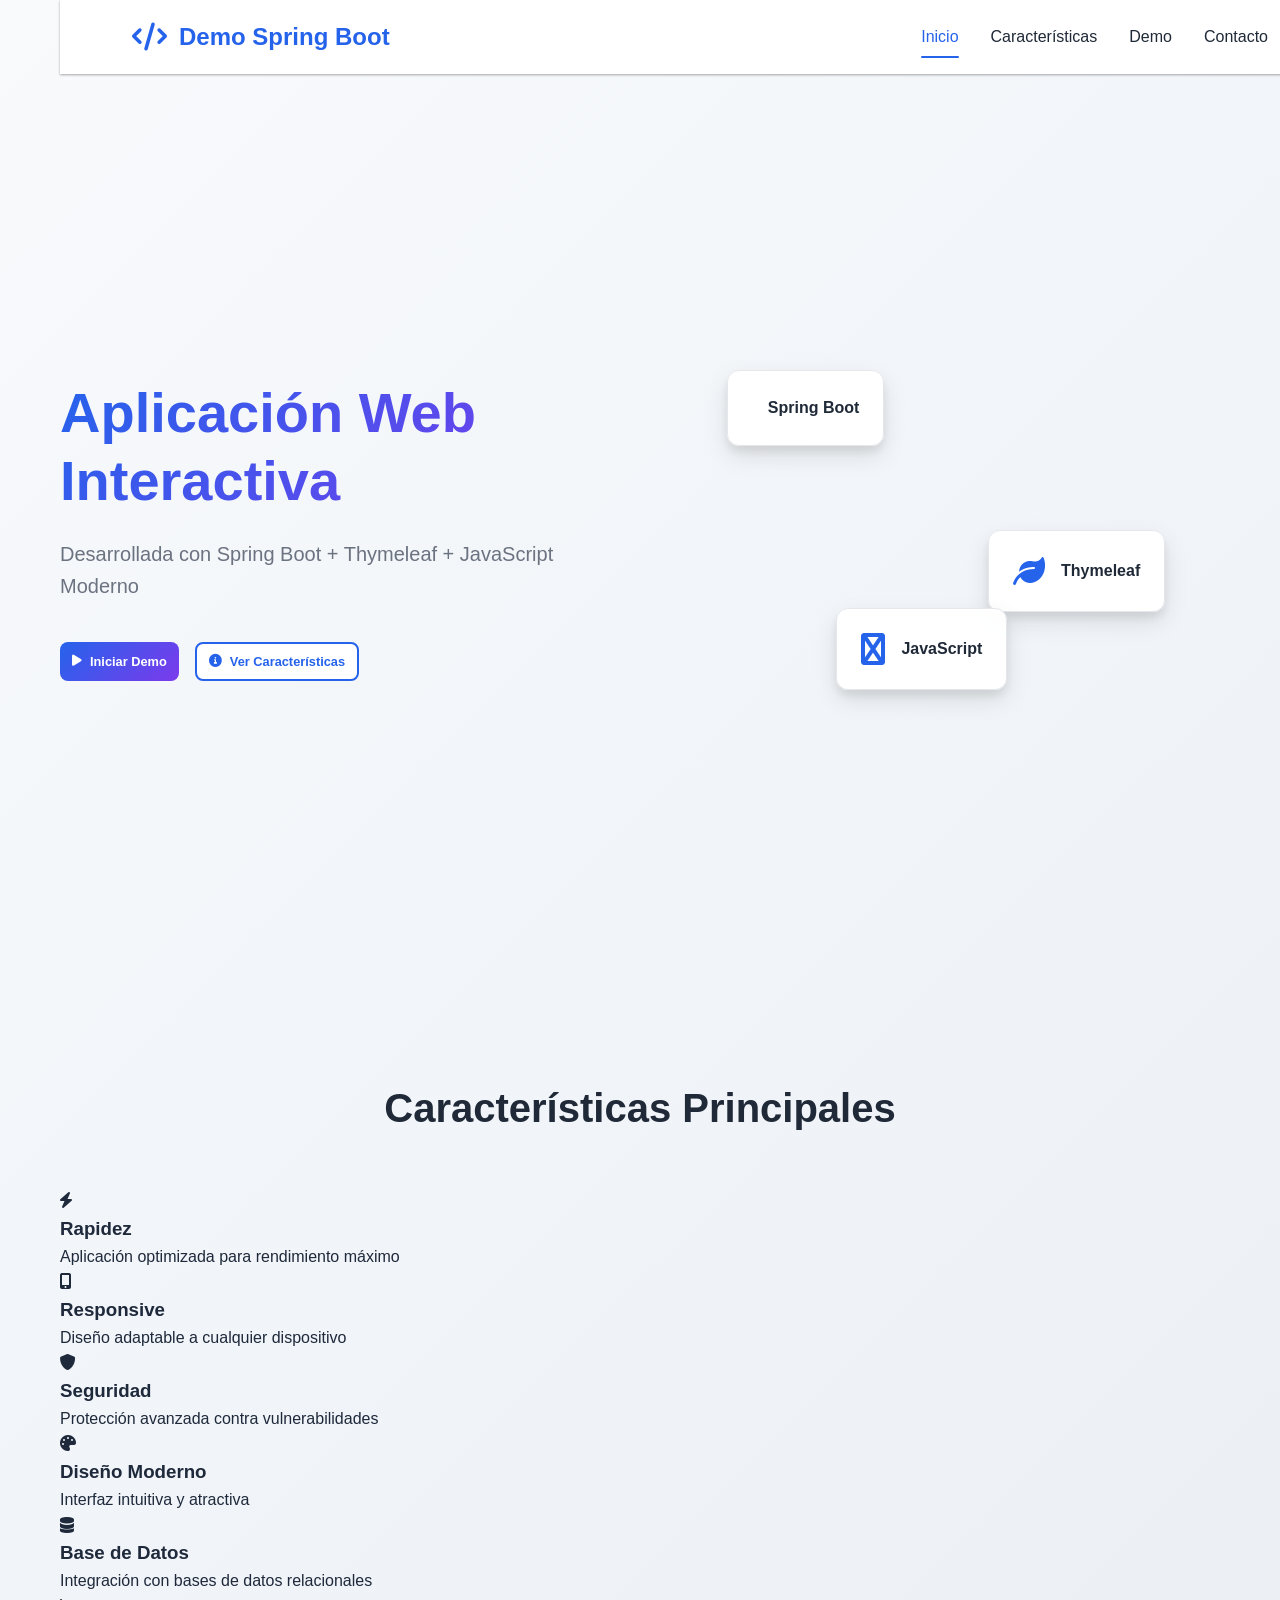
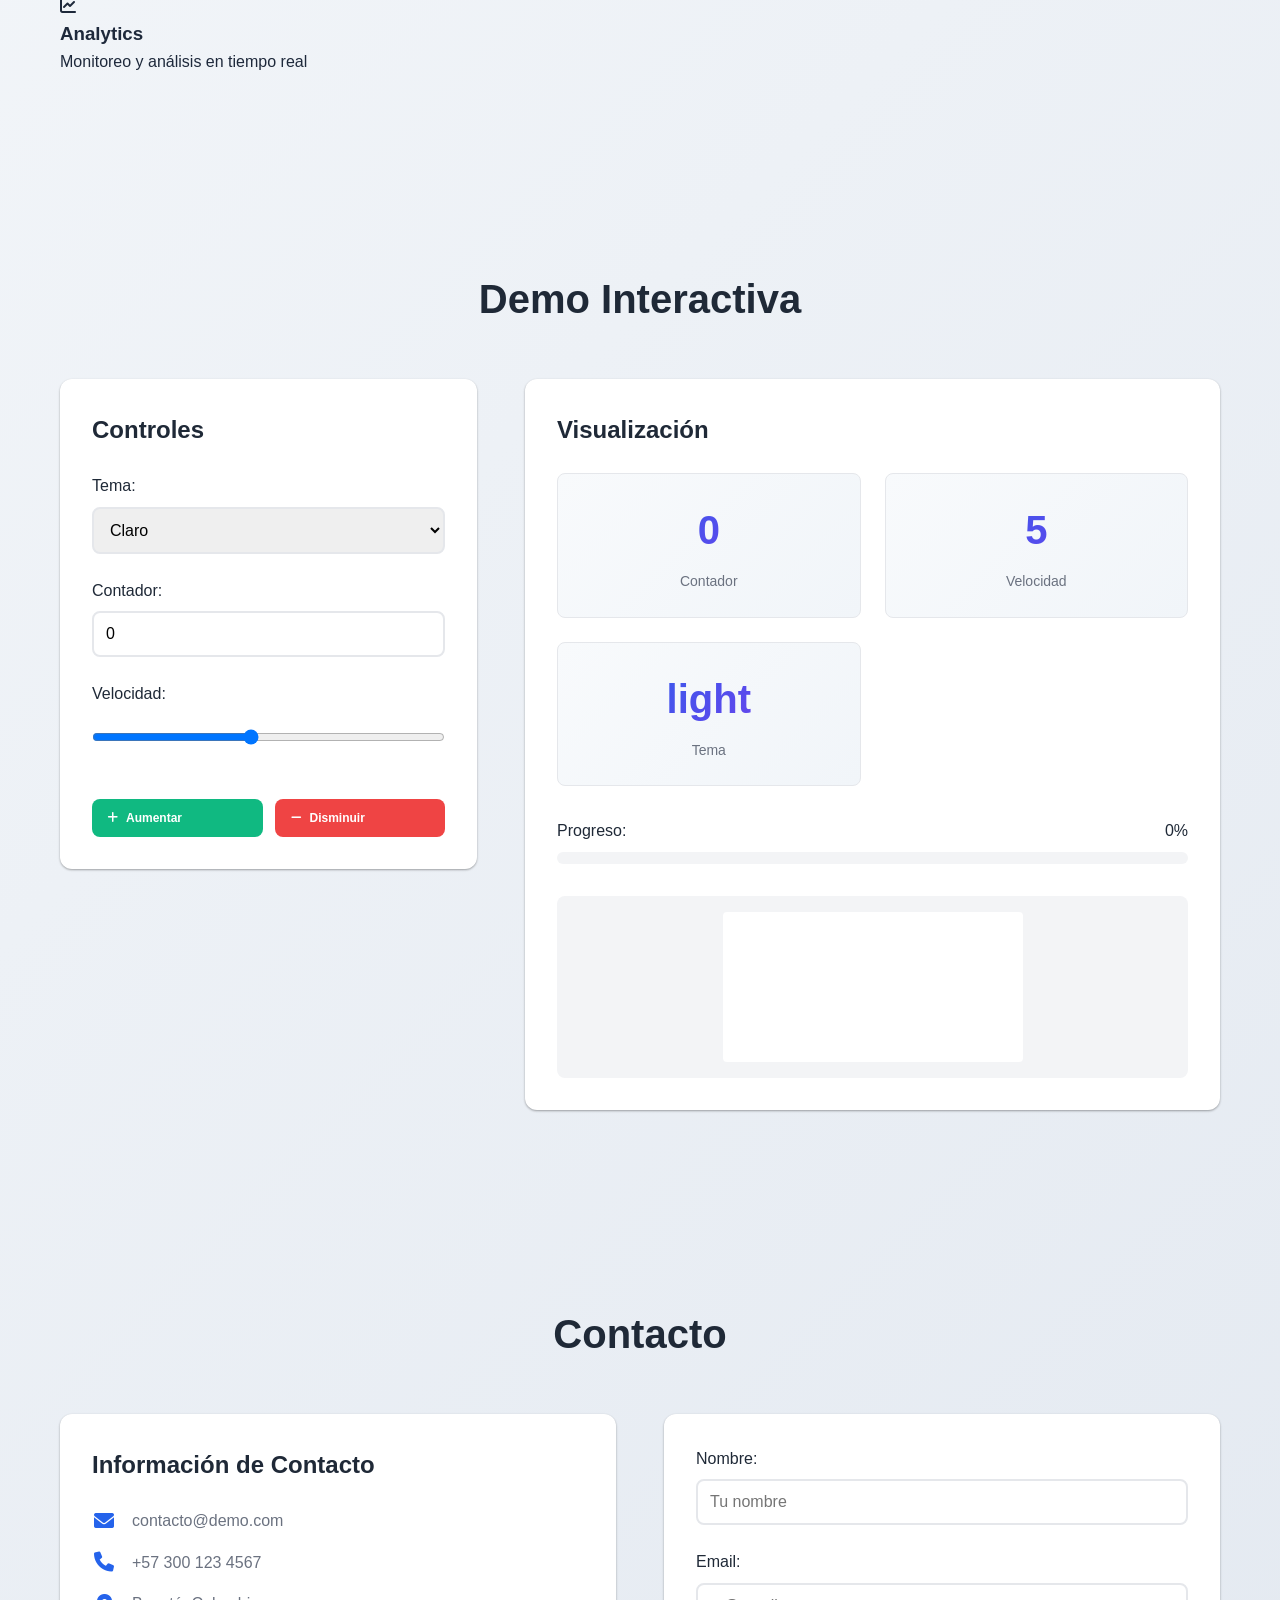
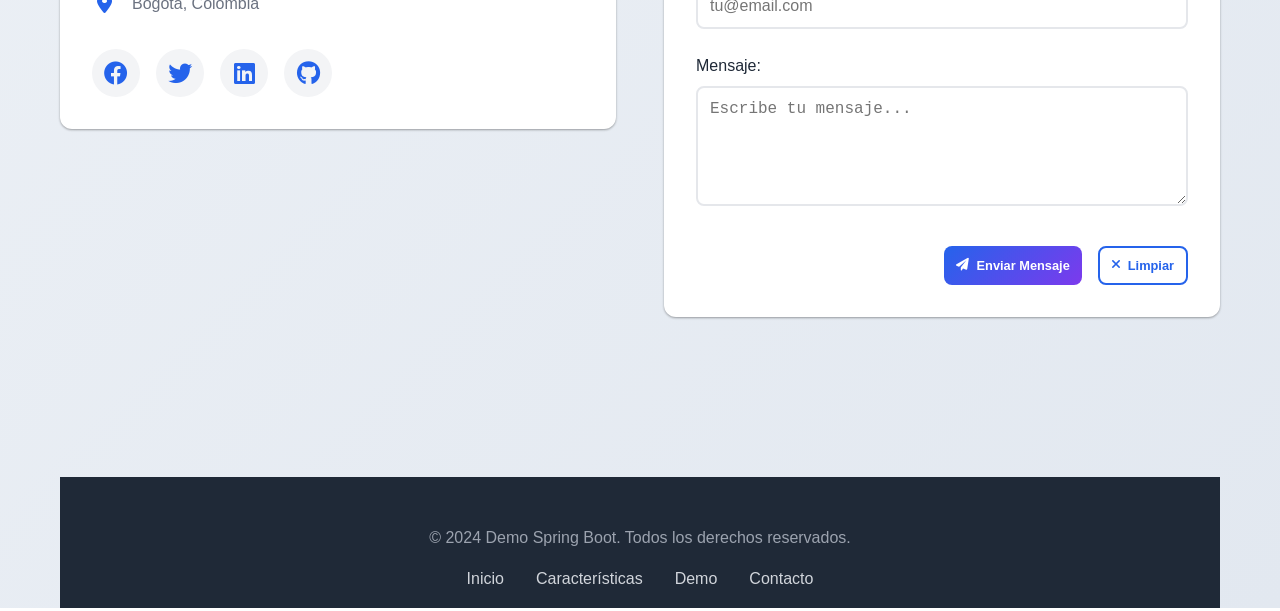
==== src/main/resources/static/index.html @ 81bcbe9a "Tu mensaje de commit" ====
<!DOCTYPE html>
<html lang="es">
<head>
    <meta charset="UTF-8">
    <meta name="viewport" content="width=device-width, initial-scale=1.0">
    <title>Demo Interactiva - Spring Boot + Thymeleaf</title>
    <link rel="stylesheet" href="styles.css">
    <link href="https://cdnjs.cloudflare.com/ajax/libs/font-awesome/6.0.0/css/all.min.css" rel="stylesheet">
</head>
<body>
    <div class="container">
        <!-- Header Fragment -->
        <header class="header">
            <div class="header-content">
                <h1 class="logo">
                    <i class="fas fa-code"></i>
                    Demo Spring Boot
                </h1>
                <nav class="nav">
                    <a href="#home" class="nav-link active">Inicio</a>
                    <a href="#features" class="nav-link">Características</a>
                    <a href="#demo" class="nav-link">Demo</a>
                    <a href="#contact" class="nav-link">Contacto</a>
                </nav>
            </div>
        </header>

        <main class="main">
            <section id="home" class="hero">
                <div class="hero-content">
                    <h2 class="hero-title">Aplicación Web Interactiva</h2>
                    <p class="hero-subtitle">Desarrollada con Spring Boot + Thymeleaf + JavaScript Moderno</p>
                    <div class="hero-buttons">
                        <button class="btn btn-primary" id="startDemo">
                            <i class="fas fa-play"></i>
                            Iniciar Demo
                        </button>
                        <button class="btn btn-secondary" id="showFeatures">
                            <i class="fas fa-info-circle"></i>
                            Ver Características
                        </button>
                    </div>
                </div>
                <div class="hero-visual">
                    <div class="floating-card card-1">
                        <i class="fas fa-spring"></i>
                        <span>Spring Boot</span>
                    </div>
                    <div class="floating-card card-2">
                        <i class="fas fa-leaf"></i>
                        <span>Thymeleaf</span>
                    </div>
                    <div class="floating-card card-3">
                        <i class="fas fa-js"></i>
                        <span>JavaScript</span>
                    </div>
                </div>
            </section>

            <!-- Features Fragment -->
            <section id="features" class="features">
                <h2 class="section-title">Características Principales</h2>
                <div class="features-grid">
                    <div class="feature-card" data-feature="1">
                        <div class="feature-icon">
                            <i class="fas fa-bolt"></i>
                        </div>
                        <h3>Rapidez</h3>
                        <p>Aplicación optimizada para rendimiento máximo</p>
                    </div>
                    <div class="feature-card" data-feature="2">
                        <div class="feature-icon">
                            <i class="fas fa-mobile-alt"></i>
                        </div>
                        <h3>Responsive</h3>
                        <p>Diseño adaptable a cualquier dispositivo</p>
                    </div>
                    <div class="feature-card" data-feature="3">
                        <div class="feature-icon">
                            <i class="fas fa-shield-alt"></i>
                        </div>
                        <h3>Seguridad</h3>
                        <p>Protección avanzada contra vulnerabilidades</p>
                    </div>
                    <div class="feature-card" data-feature="4">
                        <div class="feature-icon">
                            <i class="fas fa-palette"></i>
                        </div>
                        <h3>Diseño Moderno</h3>
                        <p>Interfaz intuitiva y atractiva</p>
                    </div>
                    <div class="feature-card" data-feature="5">
                        <div class="feature-icon">
                            <i class="fas fa-database"></i>
                        </div>
                        <h3>Base de Datos</h3>
                        <p>Integración con bases de datos relacionales</p>
                    </div>
                    <div class="feature-card" data-feature="6">
                        <div class="feature-icon">
                            <i class="fas fa-chart-line"></i>
                        </div>
                        <h3>Analytics</h3>
                        <p>Monitoreo y análisis en tiempo real</p>
                    </div>
                </div>
            </section>

            <section id="demo" class="demo">
                <h2 class="section-title">Demo Interactiva</h2>
                <div class="demo-container">
                    <div class="control-panel">
                        <h3>Controles</h3>
                        <div class="control-group">
                            <label for="themeSelect">Tema:</label>
                            <select id="themeSelect" class="form-control">
                                <option value="light">Claro</option>
                                <option value="dark">Oscuro</option>
                                <option value="blue">Azul</option>
                                <option value="green">Verde</option>
                            </select>
                        </div>
                        <div class="control-group">
                            <label for="countInput">Contador:</label>
                            <input type="number" id="countInput" class="form-control" value="0" min="0" max="100">
                        </div>
                        <div class="control-group">
                            <label for="speedRange">Velocidad:</label>
                            <input type="range" id="speedRange" class="form-control" min="1" max="10" value="5">
                        </div>
                        <div class="control-buttons">
                            <button class="btn btn-success" id="incrementBtn">
                                <i class="fas fa-plus"></i>
                                Aumentar
                            </button>
                            <button class="btn btn-danger" id="decrementBtn">
                                <i class="fas fa-minus"></i>
                                Disminuir
                            </button>
                        </div>
                    </div>
                    <div class="display-panel">
                        <h3>Visualización</h3>
                        <div class="stats-grid">
                            <div class="stat-card">
                                <div class="stat-number" id="countDisplay">0</div>
                                <div class="stat-label">Contador</div>
                            </div>
                            <div class="stat-card">
                                <div class="stat-number" id="speedDisplay">5</div>
                                <div class="stat-label">Velocidad</div>
                            </div>
                            <div class="stat-card">
                                <div class="stat-number" id="themeDisplay">light</div>
                                <div class="stat-label">Tema</div>
                            </div>
                        </div>
                        <div class="progress-section">
                            <div class="progress-label">
                                <span>Progreso:</span>
                                <span id="progressPercent">0%</span>
                            </div>
                            <div class="progress-bar">
                                <div class="progress-fill" id="progressFill"></div>
                            </div>
                        </div>
                        <div class="canvas-container">
                            <canvas id="demoCanvas"></canvas>
                        </div>
                    </div>
                </div>
            </section>

            <section id="contact" class="contact">
                <h2 class="section-title">Contacto</h2>
                <div class="contact-container">
                    <div class="contact-info">
                        <h3>Información de Contacto</h3>
                        <div class="contact-item">
                            <i class="fas fa-envelope"></i>
                            <span>contacto@demo.com</span>
                        </div>
                        <div class="contact-item">
                            <i class="fas fa-phone"></i>
                            <span>+57 300 123 4567</span>
                        </div>
                        <div class="contact-item">
                            <i class="fas fa-map-marker-alt"></i>
                            <span>Bogotá, Colombia</span>
                        </div>
                        <div class="social-links">
                            <a href="#" class="social-link" aria-label="Facebook">
                                <i class="fab fa-facebook"></i>
                            </a>
                            <a href="#" class="social-link" aria-label="Twitter">
                                <i class="fab fa-twitter"></i>
                            </a>
                            <a href="#" class="social-link" aria-label="LinkedIn">
                                <i class="fab fa-linkedin"></i>
                            </a>
                            <a href="#" class="social-link" aria-label="GitHub">
                                <i class="fab fa-github"></i>
                            </a>
                        </div>
                    </div>
                    <form class="contact-form" id="contactForm">
                        <div class="form-group">
                            <label for="name">Nombre:</label>
                            <input type="text" id="name" class="form-control" required placeholder="Tu nombre">
                        </div>
                        <div class="form-group">
                            <label for="email">Email:</label>
                            <input type="email" id="email" class="form-control" required placeholder="tu@email.com">
                        </div>
                        <div class="form-group">
                            <label for="message">Mensaje:</label>
                            <textarea id="message" class="form-control" rows="5" required placeholder="Escribe tu mensaje..."></textarea>
                        </div>
                        <div class="form-actions">
                            <button type="submit" class="btn btn-primary">
                                <i class="fas fa-paper-plane"></i>
                                Enviar Mensaje
                            </button>
                            <button type="reset" class="btn btn-secondary">
                                <i class="fas fa-times"></i>
                                Limpiar
                            </button>
                        </div>
                    </form>
                </div>
            </section>
        </main>

        <!-- Footer Fragment -->
        <footer class="footer">
            <div class="footer-content">
                <p>&copy; 2024 Demo Spring Boot. Todos los derechos reservados.</p>
                <div class="footer-links">
                    <a href="#home">Inicio</a>
                    <a href="#features">Características</a>
                    <a href="#demo">Demo</a>
                    <a href="#contact">Contacto</a>
                </div>
            </div>
        </footer>
    </div>

    <div class="toast" id="toast">
        <i class="fas fa-check-circle"></i>
        <span id="toastMessage">Operación exitosa!</span>
    </div>

    <script src="script.js"></script>
</body>
</html>
---- src/main/resources/static/styles.css ----
/* Estilos Base */
* {
    margin: 0;
    padding: 0;
    box-sizing: border-box;
}

:root {
    --primary-color: #2563eb;
    --primary-dark: #1d4ed8;
    --secondary-color: #7c3aed;
    --success-color: #10b981;
    --danger-color: #ef4444;
    --warning-color: #f59e0b;
    --info-color: #3b82f6;
    --dark-color: #1f2937;
    --light-color: #f3f4f6;
    --gray-color: #6b7280;
    --border-color: #e5e7eb;
    --shadow: 0 1px 3px rgba(0, 0, 0, 0.12), 0 1px 2px rgba(0, 0, 0, 0.24);
    --shadow-lg: 0 10px 25px rgba(0, 0, 0, 0.1), 0 6px 10px rgba(0, 0, 0, 0.08);
    --transition: all 0.3s cubic-bezier(0.4, 0, 0.2, 1);
    --wiki-bg: linear-gradient(135deg, #f8fafc 0%, #e2e8f0 100%);
    --card-bg: #ffffff;
    --text-primary: #1e293b;
    --text-secondary: #64748b;
}

/* Dark mode specific styles */
[data-theme="dark"] body {
    color: var(--light-color);
}

[data-theme="dark"] .header {
    background: rgba(31, 41, 55, 0.95);
}

[data-theme="dark"] .control-panel {
    background: #1f2937;
}

[data-theme="dark"] .display-panel {
    background: #1f2937;
}

[data-theme="dark"] .stat-card {
    background: linear-gradient(135deg, #374151, #1f2937);
    border-color: #4b5563;
}

[data-theme="dark"] .form-control {
    background: #374151;
    color: var(--light-color);
    border-color: #4b5563;
}

[data-theme="dark"] .form-control:focus {
    border-color: var(--primary-color);
    box-shadow: 0 0 0 3px rgba(129, 140, 248, 0.2);
}

body {
    font-family: 'Segoe UI', Tahoma, Geneva, Verdana, sans-serif;
    line-height: 1.6;
    color: var(--text-primary);
    background: var(--wiki-bg);
    min-height: 100vh;
}

/* Container */
.container {
    max-width: 1200px;
    margin: 0 auto;
    padding: 0 20px;
}

/* Header */
.header {
    background: rgba(255, 255, 255, 0.95);
    backdrop-filter: blur(10px);
    box-shadow: var(--shadow);
    position: fixed;
    width: 100%;
    z-index: 1000;
    transition: var(--transition);
}

.header-content {
    display: flex;
    justify-content: space-between;
    align-items: center;
    padding: 1rem 2rem;
    max-width: 1200px;
    margin: 0 auto;
}

.logo {
    display: flex;
    align-items: center;
    gap: 0.75rem;
    font-size: 1.5rem;
    font-weight: 700;
    color: var(--primary-color);
}

.logo i {
    font-size: 1.75rem;
}

.nav {
    display: flex;
    gap: 2rem;
}

.nav-link {
    color: var(--dark-color);
    text-decoration: none;
    font-weight: 500;
    transition: var(--transition);
    padding: 0.5rem 0;
    position: relative;
}

.nav-link:hover,
.nav-link.active {
    color: var(--primary-color);
}

.nav-link.active::after {
    content: '';
    position: absolute;
    bottom: 0;
    left: 0;
    right: 0;
    height: 2px;
    background: var(--primary-color);
    border-radius: 2px;
}

/* Main Content */
.main {
    padding-top: 80px;
}

/* Hero Section */
.hero {
    min-height: 100vh;
    display: grid;
    grid-template-columns: 1fr 1fr;
    gap: 4rem;
    align-items: center;
    padding: 4rem 0;
}

.hero-content {
    animation: fadeInLeft 0.8s ease-out;
}

.hero-title {
    font-size: 3.5rem;
    font-weight: 700;
    line-height: 1.2;
    margin-bottom: 1.5rem;
    background: linear-gradient(135deg, var(--primary-color), var(--secondary-color));
    -webkit-background-clip: text;
    -webkit-text-fill-color: transparent;
    background-clip: text;
}

.hero-subtitle {
    font-size: 1.25rem;
    color: var(--gray-color);
    margin-bottom: 2.5rem;
    max-width: 500px;
}

.hero-buttons {
    display: flex;
    gap: 1rem;
    flex-wrap: wrap;
}

.hero-visual {
    position: relative;
    height: 400px;
    animation: fadeInRight 0.8s ease-out;
}

.floating-card {
    position: absolute;
    background: rgba(255, 255, 255, 0.95);
    backdrop-filter: blur(10px);
    border-radius: 12px;
    padding: 1.5rem;
    box-shadow: var(--shadow-lg);
    display: flex;
    align-items: center;
    gap: 1rem;
    border: 1px solid var(--border-color);
    animation: float 3s ease-in-out infinite;
}

.floating-card i {
    font-size: 2rem;
    color: var(--primary-color);
}

.floating-card span {
    font-weight: 600;
    color: var(--dark-color);
}

.card-1 {
    top: 10%;
    left: 10%;
    animation-delay: 0s;
}

.card-2 {
    top: 50%;
    right: 10%;
    animation-delay: 1s;
}

.card-3 {
    bottom: 10%;
    left: 30%;
    animation-delay: 2s;
}

/* Buttons */
.btn {
    padding: 0.875rem 2rem;
    border: none;
    border-radius: 8px;
    font-size: 1rem;
    font-weight: 600;
    cursor: pointer;
    transition: var(--transition);
    display: inline-flex;
    align-items: center;
    gap: 0.5rem;
    text-decoration: none;
    position: relative;
    overflow: hidden;
}

.btn::before {
    content: '';
    position: absolute;
    top: 50%;
    left: 50%;
    width: 0;
    height: 0;
    border-radius: 50%;
    background: rgba(255, 255, 255, 0.3);
    transform: translate(-50%, -50%);
    transition: width 0.6s, height 0.6s;
}

.btn:hover::before {
    width: 300px;
    height: 300px;
}

.btn-primary {
    background: linear-gradient(135deg, var(--primary-color), var(--secondary-color));
    color: white;
}

.btn-primary:hover {
    transform: translateY(-2px);
    box-shadow: 0 10px 20px rgba(99, 102, 241, 0.3);
}

.btn-secondary {
    background: white;
    color: var(--primary-color);
    border: 2px solid var(--primary-color);
}

.btn-secondary:hover {
    background: var(--primary-color);
    color: white;
    transform: translateY(-2px);
}

.btn-success {
    background: var(--success-color);
    color: white;
}

.btn-success:hover {
    background: #059669;
    transform: translateY(-2px);
}

.btn-danger {
    background: var(--danger-color);
    color: white;
}

.btn-danger:hover {
    background: #dc2626;
    transform: translateY(-2px);
}

/* Section Styles */
section {
    padding: 6rem 0;
}

.section-title {
    text-align: center;
    font-size: 2.5rem;
    font-weight: 700;
    margin-bottom: 3rem;
    color: var(--dark-color);
}

/* Sections Grid */
.sections-grid {
    display: grid;
    grid-template-columns: repeat(auto-fit, minmax(300px, 1fr));
    gap: 2rem;
}

.section-card {
    background: var(--card-bg);
    border-radius: 12px;
    padding: 2rem;
    text-align: center;
    box-shadow: var(--shadow);
    transition: var(--transition);
    cursor: pointer;
    border: 1px solid var(--border-color);
    position: relative;
    overflow: hidden;
}

.section-card::before {
    content: '';
    position: absolute;
    top: 0;
    left: 0;
    right: 0;
    height: 4px;
    background: linear-gradient(135deg, var(--primary-color), var(--secondary-color));
    transform: scaleX(0);
    transition: var(--transition);
}

.section-card:hover::before {
    transform: scaleX(1);
}

.section-card:hover {
    transform: translateY(-5px);
    box-shadow: var(--shadow-lg);
    border-color: var(--primary-color);
}

.section-icon {
    width: 80px;
    height: 80px;
    margin: 0 auto 1.5rem;
    background: linear-gradient(135deg, var(--primary-color), var(--secondary-color));
    border-radius: 50%;
    display: flex;
    align-items: center;
    justify-content: center;
    transition: var(--transition);
}

.section-card:hover .section-icon {
    transform: scale(1.1) rotate(5deg);
}

.section-icon i {
    font-size: 2.5rem;
    color: white;
}

.section-card h3 {
    font-size: 1.5rem;
    font-weight: 600;
    margin-bottom: 1rem;
    color: var(--text-primary);
}

.section-card p {
    color: var(--text-secondary);
    line-height: 1.7;
    margin-bottom: 1.5rem;
}

.section-meta {
    display: flex;
    justify-content: center;
    align-items: center;
    gap: 0.5rem;
    color: var(--text-secondary);
    font-size: 0.9rem;
}

/* Documentation Section */
.docs-container {
    display: grid;
    grid-template-columns: repeat(auto-fit, minmax(300px, 1fr));
    gap: 2rem;
    max-width: 1200px;
    margin: 0 auto;
}

.doc-card {
    background: var(--card-bg);
    border-radius: 12px;
    padding: 2.5rem;
    box-shadow: var(--shadow);
    transition: var(--transition);
    border: 1px solid var(--border-color);
    text-align: center;
}

.doc-card:hover {
    transform: translateY(-5px);
    box-shadow: var(--shadow-lg);
    border-color: var(--primary-color);
}

.doc-icon {
    width: 100px;
    height: 100px;
    margin: 0 auto 2rem;
    background: linear-gradient(135deg, var(--primary-color), var(--secondary-color));
    border-radius: 50%;
    display: flex;
    align-items: center;
    justify-content: center;
    transition: var(--transition);
}

.doc-card:hover .doc-icon {
    transform: scale(1.1);
}

.doc-icon i {
    font-size: 3rem;
    color: white;
}

.doc-card h3 {
    font-size: 1.5rem;
    font-weight: 600;
    margin-bottom: 1.5rem;
    color: var(--text-primary);
}

.doc-card p {
    color: var(--text-secondary);
    line-height: 1.7;
    margin-bottom: 2rem;
}

.btn-link {
    display: inline-flex;
    align-items: center;
    gap: 0.5rem;
    color: var(--primary-color);
    text-decoration: none;
    font-weight: 600;
    transition: var(--transition);
}

.btn-link:hover {
    gap: 0.75rem;
    color: var(--primary-dark);
}

/* About Section */
.about-container {
    display: grid;
    grid-template-columns: 2fr 1fr;
    gap: 4rem;
    align-items: start;
    max-width: 1200px;
    margin: 0 auto;
}

.about-content h3 {
    font-size: 2rem;
    font-weight: 700;
    margin-bottom: 2rem;
    color: var(--text-primary);
}

.about-content p {
    font-size: 1.1rem;
    line-height: 1.8;
    color: var(--text-secondary);
    margin-bottom: 2rem;
}

.about-content ul {
    list-style: none;
    padding: 0;
}

.about-content li {
    padding: 0.75rem 0;
    padding-left: 2rem;
    position: relative;
    color: var(--text-secondary);
    line-height: 1.6;
}

.about-content li::before {
    content: '✓';
    position: absolute;
    left: 0;
    color: var(--success-color);
    font-weight: 700;
    font-size: 1.2rem;
}

.about-stats {
    display: grid;
    gap: 2rem;
}

.stat-item {
    background: var(--card-bg);
    border-radius: 12px;
    padding: 2rem;
    text-align: center;
    box-shadow: var(--shadow);
    border: 1px solid var(--border-color);
}

.stat-number {
    font-size: 3rem;
    font-weight: 700;
    background: linear-gradient(135deg, var(--primary-color), var(--secondary-color));
    -webkit-background-clip: text;
    -webkit-text-fill-color: transparent;
    background-clip: text;
    margin-bottom: 0.5rem;
}

.stat-label {
    color: var(--text-secondary);
    font-size: 1rem;
    font-weight: 500;
}

/* Demo Section */
.demo-container {
    display: grid;
    grid-template-columns: 1.2fr 2fr;
    gap: 3rem;
    align-items: start;
}

@media (max-width: 768px) {
    .control-buttons {
        grid-template-columns: 1fr;
    }
    
    .btn {
        padding: 0.75rem 1.5rem;
        font-size: 0.9rem;
    }
}

.control-panel {
    background: white;
    border-radius: 12px;
    padding: 2rem;
    box-shadow: var(--shadow);
    position: sticky;
    top: 100px;
}

.control-panel h3 {
    margin-bottom: 1.5rem;
    color: var(--dark-color);
    font-size: 1.5rem;
}

.control-group {
    margin-bottom: 1.5rem;
}

.control-group label {
    display: block;
    margin-bottom: 0.5rem;
    font-weight: 500;
    color: var(--dark-color);
}

.form-control {
    width: 100%;
    padding: 0.75rem;
    border: 2px solid var(--border-color);
    border-radius: 8px;
    font-size: 1rem;
    transition: var(--transition);
}

.form-control:focus {
    outline: none;
    border-color: var(--primary-color);
    box-shadow: 0 0 0 3px rgba(99, 102, 241, 0.1);
}

.control-buttons {
    display: grid;
    grid-template-columns: 1fr 1fr;
    gap: 0.75rem;
    margin-top: 2rem;
}

.control-buttons .btn {
    min-width: auto;
    max-width: 100%;
    padding: 0.75rem 1rem;
    font-size: 0.75rem;
    white-space: normal;
    line-height: 1.2;
    word-wrap: break-word;
}

@media (max-width: 768px) {
    .control-buttons {
        grid-template-columns: 1fr;
    }
    
    .control-buttons .btn {
        font-size: 0.85rem;
        padding: 0.875rem 1.25rem;
    }
}

/* Fix button text overflow */
.btn {
    padding: 0.625rem 0.75rem;
    font-size: 0.8rem;
    white-space: nowrap;
    overflow: hidden;
    text-overflow: ellipsis;
    min-width: 0;
    word-break: break-word;
}

/* Display Panel */
.display-panel {
    background: white;
    border-radius: 12px;
    padding: 2rem;
    box-shadow: var(--shadow);
}

.display-panel h3 {
    margin-bottom: 1.5rem;
    color: var(--dark-color);
    font-size: 1.5rem;
}

.stats-grid {
    display: grid;
    grid-template-columns: repeat(auto-fit, minmax(200px, 1fr));
    gap: 1.5rem;
    margin-bottom: 2rem;
}

.stat-card {
    background: linear-gradient(135deg, #f8fafc, #f1f5f9);
    border-radius: 8px;
    padding: 1.5rem;
    text-align: center;
    border: 1px solid var(--border-color);
}

.stat-number {
    font-size: 2.5rem;
    font-weight: 700;
    color: var(--primary-color);
    margin-bottom: 0.5rem;
}

.stat-label {
    color: var(--gray-color);
    font-weight: 500;
    font-size: 0.875rem;
}

/* Progress Bar */
.progress-section {
    margin-bottom: 2rem;
}

.progress-label {
    display: flex;
    justify-content: space-between;
    margin-bottom: 0.5rem;
    font-weight: 500;
    color: var(--dark-color);
}

.progress-bar {
    width: 100%;
    height: 12px;
    background: var(--light-color);
    border-radius: 6px;
    overflow: hidden;
}

.progress-fill {
    height: 100%;
    background: linear-gradient(90deg, var(--primary-color), var(--secondary-color));
    border-radius: 6px;
    transition: width 0.3s ease;
    width: 0%;
}

/* Canvas */
.canvas-container {
    background: var(--light-color);
    border-radius: 8px;
    padding: 1rem;
    display: flex;
    justify-content: center;
    align-items: center;
}

#demoCanvas {
    max-width: 100%;
    height: auto;
    border-radius: 4px;
    background: white;
}

/* Contact Section */
.contact-container {
    display: grid;
    grid-template-columns: 1fr 1fr;
    gap: 3rem;
    align-items: start;
}

.contact-info {
    background: white;
    border-radius: 12px;
    padding: 2rem;
    box-shadow: var(--shadow);
}

.contact-info h3 {
    margin-bottom: 1.5rem;
    color: var(--dark-color);
    font-size: 1.5rem;
}

.contact-item {
    display: flex;
    align-items: center;
    gap: 1rem;
    margin-bottom: 1rem;
    color: var(--gray-color);
}

.contact-item i {
    color: var(--primary-color);
    font-size: 1.25rem;
    width: 24px;
    text-align: center;
}

.social-links {
    display: flex;
    gap: 1rem;
    margin-top: 2rem;
}

.social-link {
    width: 48px;
    height: 48px;
    border-radius: 50%;
    background: var(--light-color);
    display: flex;
    align-items: center;
    justify-content: center;
    color: var(--primary-color);
    font-size: 1.5rem;
    transition: var(--transition);
    text-decoration: none;
}

.social-link:hover {
    background: var(--primary-color);
    color: white;
    transform: translateY(-3px);
}

/* Contact Form */
.contact-form {
    background: white;
    border-radius: 12px;
    padding: 2rem;
    box-shadow: var(--shadow);
}

.form-group {
    margin-bottom: 1.5rem;
}

.form-group label {
    display: block;
    margin-bottom: 0.5rem;
    font-weight: 500;
    color: var(--dark-color);
}

.form-group textarea {
    resize: vertical;
    min-height: 120px;
}

.form-actions {
    display: flex;
    gap: 1rem;
    justify-content: flex-end;
    margin-top: 2rem;
}

/* Footer */
.footer {
    background: var(--dark-color);
    color: white;
    padding: 3rem 0 1rem;
    margin-top: 4rem;
}

.footer-content {
    text-align: center;
}

.footer-content p {
    margin-bottom: 1rem;
    color: #9ca3af;
}

.footer-links {
    display: flex;
    justify-content: center;
    gap: 2rem;
    flex-wrap: wrap;
}

.footer-links a {
    color: #d1d5db;
    text-decoration: none;
    transition: var(--transition);
}

.footer-links a:hover {
    color: var(--primary-color);
}

/* Toast Notification */
.toast {
    position: fixed;
    bottom: 2rem;
    right: 2rem;
    background: linear-gradient(135deg, var(--success-color), #059669);
    color: white;
    padding: 1rem 1.5rem;
    border-radius: 8px;
    box-shadow: var(--shadow-lg);
    display: flex;
    align-items: center;
    gap: 1rem;
    z-index: 2000;
    transform: translateY(100px);
    opacity: 0;
    transition: var(--transition);
}

.toast.show {
    transform: translateY(0);
    opacity: 1;
}

.toast i {
    font-size: 1.25rem;
}

/* Animations */
@keyframes fadeInLeft {
    from {
        opacity: 0;
        transform: translateX(-30px);
    }
    to {
        opacity: 1;
        transform: translateX(0);
    }
}

@keyframes fadeInRight {
    from {
        opacity: 0;
        transform: translateX(30px);
    }
    to {
        opacity: 1;
        transform: translateX(0);
    }
}

@keyframes float {
    0%, 100% {
        transform: translateY(0px);
    }
    50% {
        transform: translateY(-20px);
    }
}

/* Responsive Design */
@media (max-width: 768px) {
    .hero {
        grid-template-columns: 1fr;
        gap: 2rem;
        text-align: center;
    }

    .hero-title {
        font-size: 2.5rem;
    }

    .hero-buttons {
        justify-content: center;
    }

    .hero-visual {
        height: 300px;
    }

    .demo-container {
        grid-template-columns: 1fr;
    }

    .control-panel {
        position: static;
    }

    .contact-container {
        grid-template-columns: 1fr;
    }

    .features-grid {
        grid-template-columns: 1fr;
    }

    .stats-grid {
        grid-template-columns: 1fr;
    }

    .nav {
        gap: 1rem;
    }

    .header-content {
        padding: 1rem;
    }
}

@media (max-width: 480px) {
    .hero-title {
        font-size: 2rem;
    }

    .hero-subtitle {
        font-size: 1rem;
    }

    .btn {
        padding: 0.75rem 1.5rem;
        font-size: 0.875rem;
    }

    section {
        padding: 4rem 0;
    }

    .section-title {
        font-size: 2rem;
    }
}
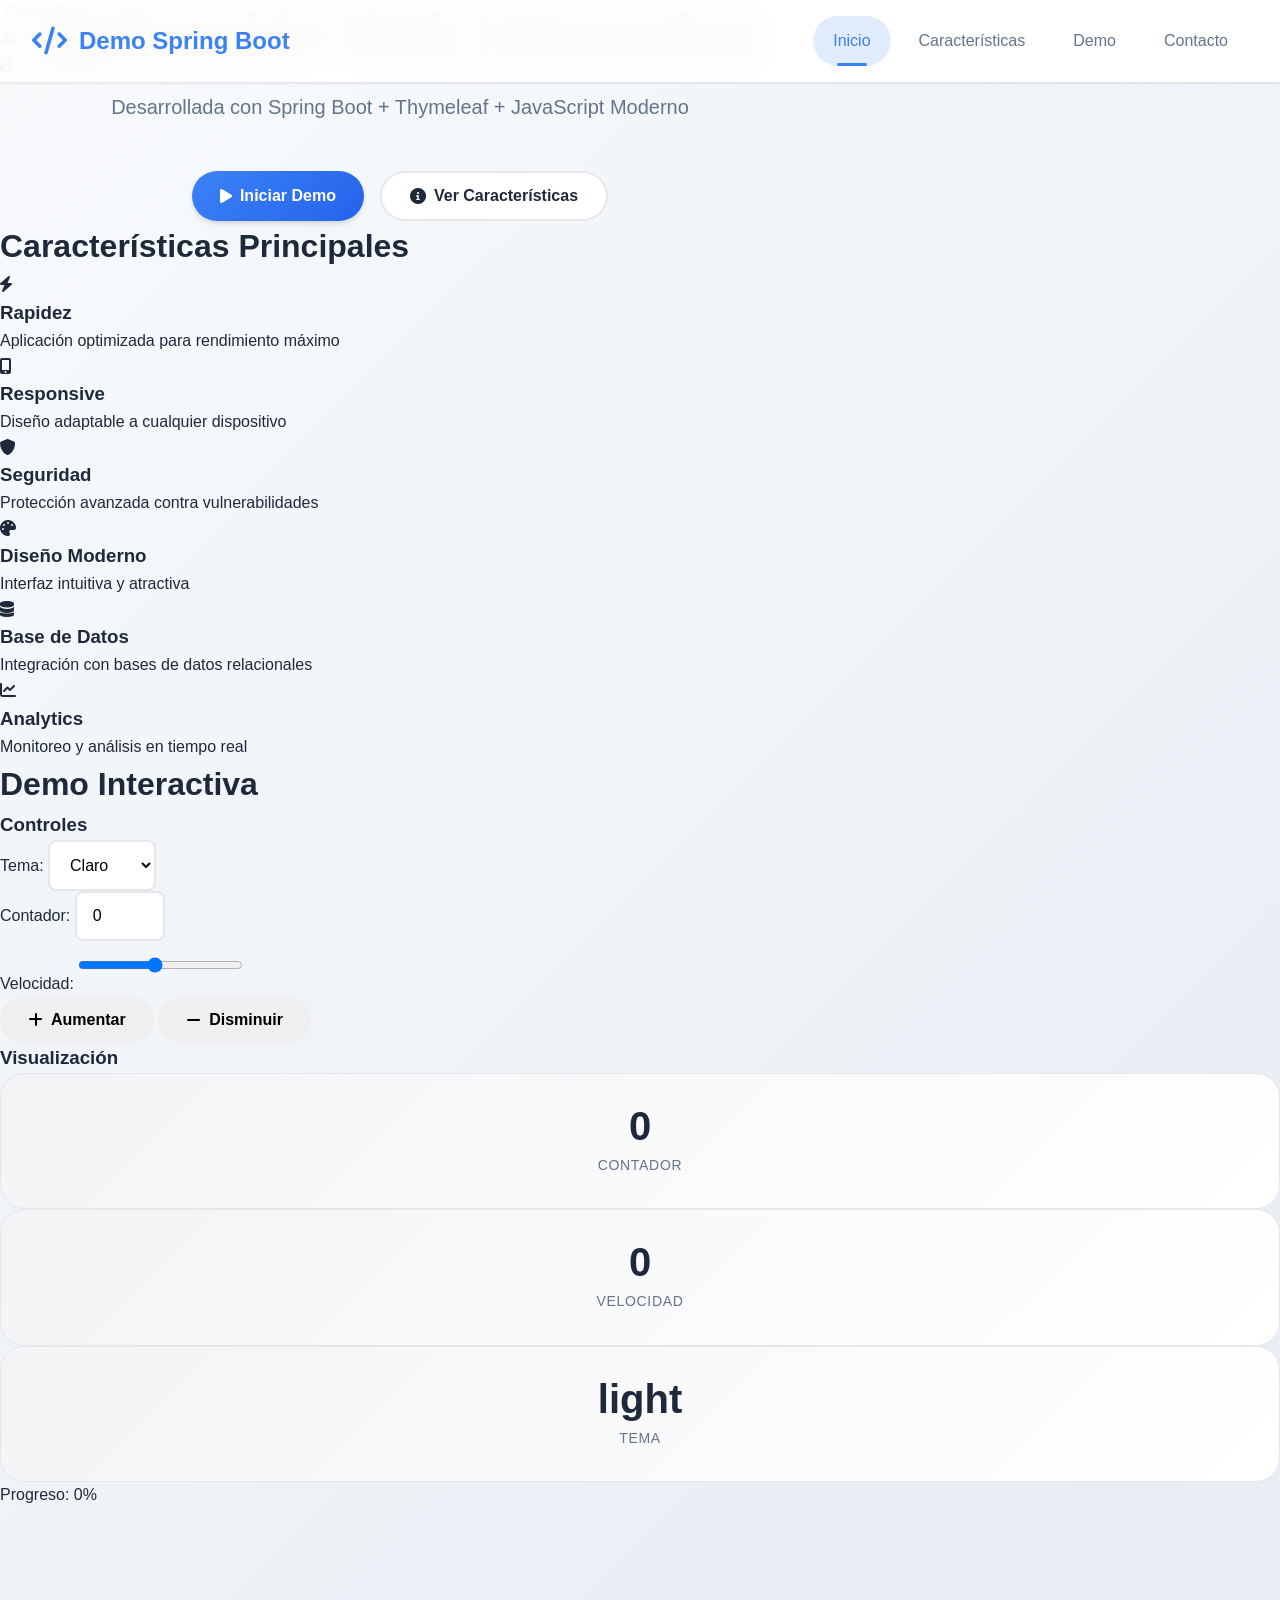
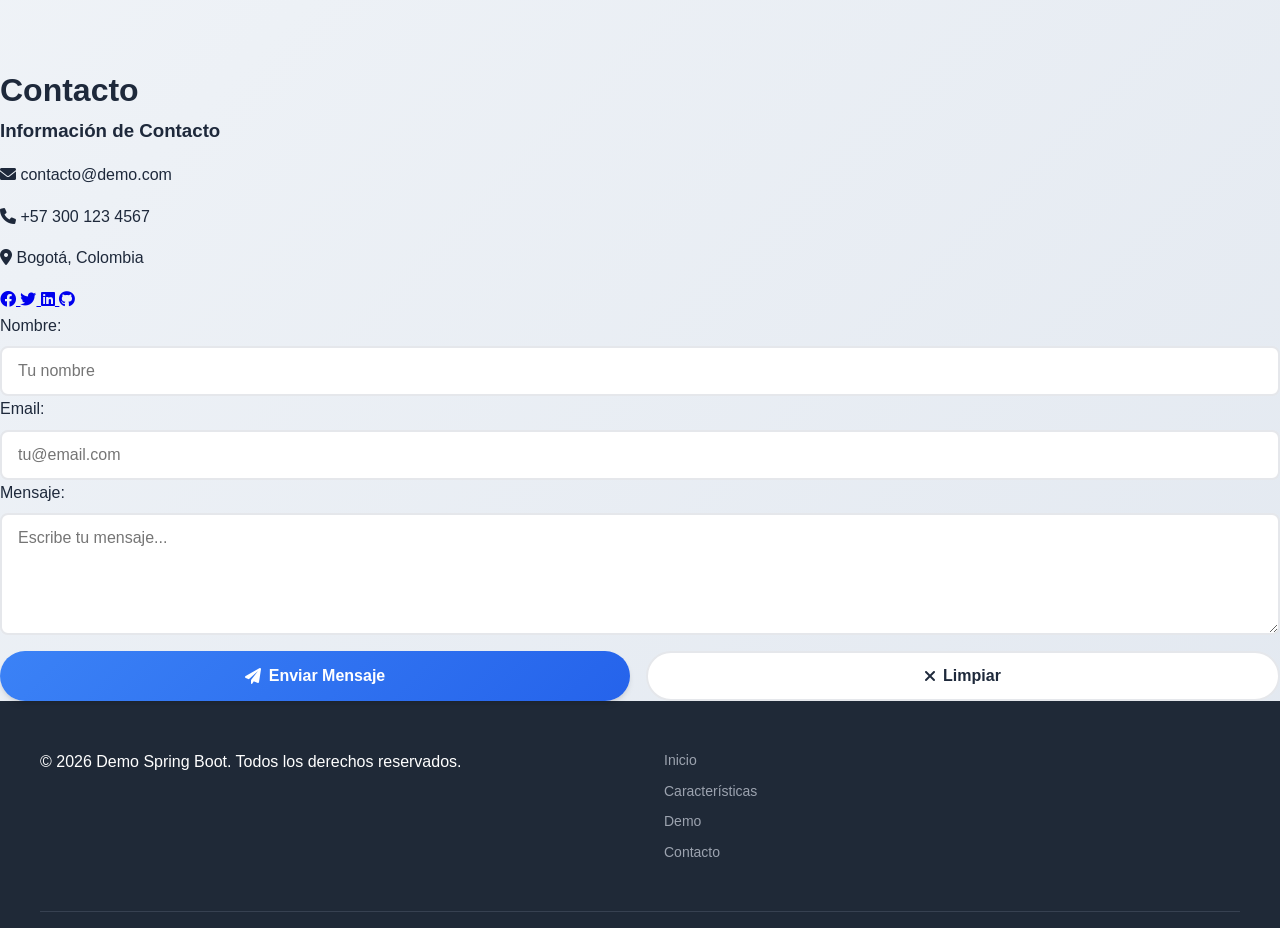
==== commit ba0efc48: "Se dejó corriendo el backend con Docker, se creó el .env y ya está levantando bien con base de datos" ====
--- a/src/main/resources/static/index.html
+++ b/src/main/resources/static/index.html
@@ -234,7 +234,7 @@
         <!-- Footer Fragment -->
         <footer class="footer">
             <div class="footer-content">
-                <p>&copy; 2024 Demo Spring Boot. Todos los derechos reservados.</p>
+                <p>&copy; 2026 Demo Spring Boot. Todos los derechos reservados.</p>
                 <div class="footer-links">
                     <a href="#home">Inicio</a>
                     <a href="#features">Características</a>
--- a/src/main/resources/static/styles.css
+++ b/src/main/resources/static/styles.css
@@ -1,85 +1,122 @@
-/* Estilos Base */
+/* ========================================
+   WIKI DEL EQUIPO - ESTILOS PRINCIPALES
+   ======================================== */
+
+/* Variables CSS */
+:root {
+    /* Colores principales */
+    --primary-color: #3B82F6;
+    --primary-dark: #2563EB;
+    --primary-light: #60A5FA;
+    --secondary-color: #8B5CF6;
+    --secondary-dark: #7C3AED;
+    
+    /* Colores de estado */
+    --success-color: #10B981;
+    --success-light: #34D399;
+    --danger-color: #EF4444;
+    --danger-light: #F87171;
+    --warning-color: #F59E0B;
+    --warning-light: #FBBF24;
+    --info-color: #06B6D4;
+    --info-light: #22D3EE;
+    
+    /* Colores neutros */
+    --dark-color: #1F2937;
+    --dark-light: #374151;
+    --gray-color: #6B7280;
+    --gray-light: #9CA3AF;
+    --border-color: #E5E7EB;
+    --light-color: #F3F4F6;
+    --white-color: #FFFFFF;
+    
+    /* Colores de texto */
+    --text-primary: #1E293B;
+    --text-secondary: #64748B;
+    --text-muted: #94A3B8;
+    
+    /* Sombras */
+    --shadow-sm: 0 1px 2px 0 rgba(0, 0, 0, 0.05);
+    --shadow: 0 1px 3px 0 rgba(0, 0, 0, 0.1), 0 1px 2px -1px rgba(0, 0, 0, 0.1);
+    --shadow-md: 0 4px 6px -1px rgba(0, 0, 0, 0.1), 0 2px 4px -2px rgba(0, 0, 0, 0.1);
+    --shadow-lg: 0 10px 15px -3px rgba(0, 0, 0, 0.1), 0 4px 6px -4px rgba(0, 0, 0, 0.1);
+    --shadow-xl: 0 20px 25px -5px rgba(0, 0, 0, 0.1), 0 8px 10px -6px rgba(0, 0, 0, 0.1);
+    --shadow-glow: 0 0 20px rgba(59, 130, 246, 0.3);
+    
+    /* Transiciones */
+    --transition-fast: 150ms ease;
+    --transition: 300ms ease;
+    --transition-slow: 500ms ease;
+    
+    /* Bordes */
+    --radius-sm: 0.375rem;
+    --radius: 0.5rem;
+    --radius-md: 0.75rem;
+    --radius-lg: 1rem;
+    --radius-xl: 1.5rem;
+    --radius-full: 9999px;
+    
+    /* Espaciado */
+    --spacing-xs: 0.25rem;
+    --spacing-sm: 0.5rem;
+    --spacing: 1rem;
+    --spacing-md: 1.5rem;
+    --spacing-lg: 2rem;
+    --spacing-xl: 3rem;
+    --spacing-2xl: 4rem;
+}
+
+/* ========================================
+   ESTILOS BASE
+   ======================================== */
+
 * {
     margin: 0;
     padding: 0;
     box-sizing: border-box;
 }
 
-:root {
-    --primary-color: #2563eb;
-    --primary-dark: #1d4ed8;
-    --secondary-color: #7c3aed;
-    --success-color: #10b981;
-    --danger-color: #ef4444;
-    --warning-color: #f59e0b;
-    --info-color: #3b82f6;
-    --dark-color: #1f2937;
-    --light-color: #f3f4f6;
-    --gray-color: #6b7280;
-    --border-color: #e5e7eb;
-    --shadow: 0 1px 3px rgba(0, 0, 0, 0.12), 0 1px 2px rgba(0, 0, 0, 0.24);
-    --shadow-lg: 0 10px 25px rgba(0, 0, 0, 0.1), 0 6px 10px rgba(0, 0, 0, 0.08);
-    --transition: all 0.3s cubic-bezier(0.4, 0, 0.2, 1);
-    --wiki-bg: linear-gradient(135deg, #f8fafc 0%, #e2e8f0 100%);
-    --card-bg: #ffffff;
-    --text-primary: #1e293b;
-    --text-secondary: #64748b;
-}
-
-/* Dark mode specific styles */
-[data-theme="dark"] body {
-    color: var(--light-color);
-}
-
-[data-theme="dark"] .header {
-    background: rgba(31, 41, 55, 0.95);
-}
-
-[data-theme="dark"] .control-panel {
-    background: #1f2937;
-}
-
-[data-theme="dark"] .display-panel {
-    background: #1f2937;
-}
-
-[data-theme="dark"] .stat-card {
-    background: linear-gradient(135deg, #374151, #1f2937);
-    border-color: #4b5563;
-}
-
-[data-theme="dark"] .form-control {
-    background: #374151;
-    color: var(--light-color);
-    border-color: #4b5563;
-}
-
-[data-theme="dark"] .form-control:focus {
-    border-color: var(--primary-color);
-    box-shadow: 0 0 0 3px rgba(129, 140, 248, 0.2);
+html {
+    scroll-behavior: smooth;
 }
 
 body {
-    font-family: 'Segoe UI', Tahoma, Geneva, Verdana, sans-serif;
+    font-family: 'Inter', -apple-system, BlinkMacSystemFont, 'Segoe UI', Roboto, sans-serif;
     line-height: 1.6;
     color: var(--text-primary);
-    background: var(--wiki-bg);
+    background: linear-gradient(135deg, #F8FAFC 0%, #E2E8F0 100%);
     min-height: 100vh;
-}
-
-/* Container */
-.container {
-    max-width: 1200px;
+    overflow-x: hidden;
+}
+
+/* ========================================
+   CONTENEDORES
+   ======================================== */
+
+.wiki-container {
+    max-width: 1400px;
     margin: 0 auto;
-    padding: 0 20px;
-}
-
-/* Header */
+    padding: 0;
+}
+
+.wiki-main {
+    padding-top: 80px;
+    min-height: calc(100vh - 200px);
+}
+
+/* ========================================
+   HEADER
+   ======================================== */
+
 .header {
     background: rgba(255, 255, 255, 0.95);
-    backdrop-filter: blur(10px);
+    backdrop-filter: blur(20px);
+    -webkit-backdrop-filter: blur(20px);
     box-shadow: var(--shadow);
     position: fixed;
+    top: 0;
+    left: 0;
+    right: 0;
     width: 100%;
     z-index: 1000;
     transition: var(--transition);
@@ -90,8 +127,12 @@
     justify-content: space-between;
     align-items: center;
     padding: 1rem 2rem;
-    max-width: 1200px;
+    max-width: 1400px;
     margin: 0 auto;
+}
+
+.logo-link {
+    text-decoration: none;
 }
 
 .logo {
@@ -101,66 +142,207 @@
     font-size: 1.5rem;
     font-weight: 700;
     color: var(--primary-color);
+    transition: var(--transition);
 }
 
 .logo i {
     font-size: 1.75rem;
-}
-
+    animation: pulse 2s infinite;
+}
+
+.logo:hover {
+    color: var(--primary-dark);
+    transform: scale(1.02);
+}
+
+.logo-text {
+    background: linear-gradient(135deg, var(--primary-color), var(--secondary-color));
+    -webkit-background-clip: text;
+    -webkit-text-fill-color: transparent;
+    background-clip: text;
+}
+
+/* Navegación */
 .nav {
     display: flex;
-    gap: 2rem;
+    gap: 0.5rem;
 }
 
 .nav-link {
-    color: var(--dark-color);
+    display: flex;
+    align-items: center;
+    gap: 0.5rem;
+    padding: 0.75rem 1.25rem;
+    color: var(--text-secondary);
     text-decoration: none;
     font-weight: 500;
-    transition: var(--transition);
-    padding: 0.5rem 0;
+    border-radius: var(--radius-full);
+    transition: var(--transition);
     position: relative;
 }
 
-.nav-link:hover,
+.nav-link i {
+    font-size: 1rem;
+}
+
+.nav-link:hover {
+    color: var(--primary-color);
+    background: rgba(59, 130, 246, 0.1);
+}
+
 .nav-link.active {
     color: var(--primary-color);
+    background: rgba(59, 130, 246, 0.15);
 }
 
 .nav-link.active::after {
     content: '';
     position: absolute;
     bottom: 0;
+    left: 50%;
+    transform: translateX(-50%);
+    width: 30px;
+    height: 3px;
+    background: var(--primary-color);
+    border-radius: var(--radius-full);
+}
+
+/* Menú móvil */
+.mobile-menu-btn {
+    display: none;
+    background: none;
+    border: none;
+    font-size: 1.5rem;
+    color: var(--text-primary);
+    cursor: pointer;
+    padding: 0.5rem;
+    border-radius: var(--radius);
+    transition: var(--transition);
+}
+
+.mobile-menu-btn:hover {
+    background: var(--light-color);
+}
+
+.mobile-nav {
+    display: none;
+    flex-direction: column;
+    padding: 1rem 2rem;
+    background: var(--white-color);
+    border-top: 1px solid var(--border-color);
+}
+
+.mobile-nav-link {
+    display: flex;
+    align-items: center;
+    gap: 0.75rem;
+    padding: 1rem;
+    color: var(--text-secondary);
+    text-decoration: none;
+    font-weight: 500;
+    border-radius: var(--radius);
+    transition: var(--transition);
+}
+
+.mobile-nav-link:hover,
+.mobile-nav-link.active {
+    color: var(--primary-color);
+    background: rgba(59, 130, 246, 0.1);
+}
+
+/* ========================================
+   HERO SECTION
+   ======================================== */
+
+.hero-section {
+    position: relative;
+    min-height: 80vh;
+    display: flex;
+    align-items: center;
+    justify-content: center;
+    padding: var(--spacing-2xl);
+    overflow: hidden;
+}
+
+.hero-background {
+    position: absolute;
+    top: 0;
     left: 0;
     right: 0;
-    height: 2px;
-    background: var(--primary-color);
-    border-radius: 2px;
-}
-
-/* Main Content */
-.main {
-    padding-top: 80px;
-}
-
-/* Hero Section */
-.hero {
-    min-height: 100vh;
-    display: grid;
-    grid-template-columns: 1fr 1fr;
-    gap: 4rem;
-    align-items: center;
-    padding: 4rem 0;
+    bottom: 0;
+    z-index: 0;
+}
+
+.hero-shapes {
+    position: absolute;
+    width: 100%;
+    height: 100%;
+}
+
+.shape {
+    position: absolute;
+    border-radius: 50%;
+    opacity: 0.5;
+    animation: float 6s ease-in-out infinite;
+}
+
+.shape-1 {
+    width: 300px;
+    height: 300px;
+    background: linear-gradient(135deg, var(--primary-color), var(--primary-light));
+    top: 10%;
+    left: 5%;
+    animation-delay: 0s;
+}
+
+.shape-2 {
+    width: 200px;
+    height: 200px;
+    background: linear-gradient(135deg, var(--secondary-color), #A78BFA);
+    top: 60%;
+    right: 10%;
+    animation-delay: 1s;
+}
+
+.shape-3 {
+    width: 150px;
+    height: 150px;
+    background: linear-gradient(135deg, var(--success-color), var(--success-light));
+    bottom: 20%;
+    left: 15%;
+    animation-delay: 2s;
+}
+
+.shape-4 {
+    width: 100px;
+    height: 100px;
+    background: linear-gradient(135deg, var(--warning-color), var(--warning-light));
+    top: 30%;
+    right: 25%;
+    animation-delay: 3s;
 }
 
 .hero-content {
-    animation: fadeInLeft 0.8s ease-out;
+    position: relative;
+    z-index: 1;
+    text-align: center;
+    max-width: 800px;
 }
 
 .hero-title {
     font-size: 3.5rem;
-    font-weight: 700;
+    font-weight: 800;
     line-height: 1.2;
-    margin-bottom: 1.5rem;
+    margin-bottom: var(--spacing-md);
+}
+
+.title-line {
+    display: block;
+    color: var(--text-primary);
+}
+
+.title-highlight {
+    display: block;
     background: linear-gradient(135deg, var(--primary-color), var(--secondary-color));
     -webkit-background-clip: text;
     -webkit-text-fill-color: transparent;
@@ -169,78 +351,74 @@
 
 .hero-subtitle {
     font-size: 1.25rem;
-    color: var(--gray-color);
-    margin-bottom: 2.5rem;
-    max-width: 500px;
+    color: var(--text-secondary);
+    margin-bottom: var(--spacing-xl);
+    max-width: 600px;
+    margin-left: auto;
+    margin-right: auto;
 }
 
 .hero-buttons {
     display: flex;
-    gap: 1rem;
+    gap: var(--spacing);
+    justify-content: center;
     flex-wrap: wrap;
 }
 
+/* Iconos flotantes */
 .hero-visual {
+    position: absolute;
+    top: 0;
+    left: 0;
+    right: 0;
+    bottom: 0;
+    pointer-events: none;
+}
+
+.floating-icons {
     position: relative;
-    height: 400px;
-    animation: fadeInRight 0.8s ease-out;
-}
-
-.floating-card {
+    width: 100%;
+    height: 100%;
+}
+
+.floating-icon {
     position: absolute;
-    background: rgba(255, 255, 255, 0.95);
-    backdrop-filter: blur(10px);
-    border-radius: 12px;
-    padding: 1.5rem;
+    width: 60px;
+    height: 60px;
+    display: flex;
+    align-items: center;
+    justify-content: center;
+    background: var(--white-color);
+    border-radius: var(--radius-lg);
     box-shadow: var(--shadow-lg);
-    display: flex;
-    align-items: center;
-    gap: 1rem;
-    border: 1px solid var(--border-color);
-    animation: float 3s ease-in-out infinite;
-}
-
-.floating-card i {
-    font-size: 2rem;
+    font-size: 1.5rem;
     color: var(--primary-color);
-}
-
-.floating-card span {
-    font-weight: 600;
-    color: var(--dark-color);
-}
-
-.card-1 {
-    top: 10%;
-    left: 10%;
-    animation-delay: 0s;
-}
-
-.card-2 {
-    top: 50%;
-    right: 10%;
-    animation-delay: 1s;
-}
-
-.card-3 {
-    bottom: 10%;
-    left: 30%;
-    animation-delay: 2s;
-}
-
-/* Buttons */
+    animation: floatIcon 4s ease-in-out infinite;
+}
+
+.icon-1 { top: 15%; left: 10%; animation-delay: 0s; color: #F89820; }
+.icon-2 { top: 25%; right: 15%; animation-delay: 0.5s; color: #3776AB; }
+.icon-3 { top: 60%; left: 8%; animation-delay: 1s; color: #336791; }
+.icon-4 { top: 70%; right: 10%; animation-delay: 1.5s; color: var(--primary-color); }
+.icon-5 { top: 40%; left: 5%; animation-delay: 2s; color: #02569B; }
+.icon-6 { top: 45%; right: 5%; animation-delay: 2.5s; color: var(--success-color); }
+
+/* ========================================
+   BOTONES
+   ======================================== */
+
 .btn {
-    padding: 0.875rem 2rem;
-    border: none;
-    border-radius: 8px;
+    display: inline-flex;
+    align-items: center;
+    gap: 0.5rem;
+    padding: 0.875rem 1.75rem;
     font-size: 1rem;
     font-weight: 600;
+    text-decoration: none;
+    border: none;
+    border-radius: var(--radius-full);
     cursor: pointer;
     transition: var(--transition);
-    display: inline-flex;
-    align-items: center;
-    gap: 0.5rem;
-    text-decoration: none;
     position: relative;
     overflow: hidden;
 }
@@ -252,8 +430,8 @@
     left: 50%;
     width: 0;
     height: 0;
+    background: rgba(255, 255, 255, 0.2);
     border-radius: 50%;
-    background: rgba(255, 255, 255, 0.3);
     transform: translate(-50%, -50%);
     transition: width 0.6s, height 0.6s;
 }
@@ -264,737 +442,1393 @@
 }
 
 .btn-primary {
-    background: linear-gradient(135deg, var(--primary-color), var(--secondary-color));
-    color: white;
+    background: linear-gradient(135deg, var(--primary-color), var(--primary-dark));
+    color: var(--white-color);
+    box-shadow: var(--shadow-md);
 }
 
 .btn-primary:hover {
     transform: translateY(-2px);
-    box-shadow: 0 10px 20px rgba(99, 102, 241, 0.3);
+    box-shadow: var(--shadow-lg), var(--shadow-glow);
 }
 
 .btn-secondary {
-    background: white;
+    background: var(--white-color);
+    color: var(--text-primary);
+    border: 2px solid var(--border-color);
+}
+
+.btn-secondary:hover {
+    border-color: var(--primary-color);
     color: var(--primary-color);
-    border: 2px solid var(--primary-color);
-}
-
-.btn-secondary:hover {
-    background: var(--primary-color);
-    color: white;
     transform: translateY(-2px);
 }
 
-.btn-success {
-    background: var(--success-color);
-    color: white;
-}
-
-.btn-success:hover {
-    background: #059669;
-    transform: translateY(-2px);
-}
-
-.btn-danger {
-    background: var(--danger-color);
-    color: white;
-}
-
-.btn-danger:hover {
-    background: #dc2626;
-    transform: translateY(-2px);
-}
-
-/* Section Styles */
-section {
-    padding: 6rem 0;
+.btn-large {
+    padding: 1rem 2.5rem;
+    font-size: 1.125rem;
+}
+
+.btn-glow {
+    animation: glow 2s ease-in-out infinite;
+}
+
+/* ========================================
+   ESTADÍSTICAS
+   ======================================== */
+
+.stats-section {
+    padding: var(--spacing-xl) var(--spacing-lg);
+    background: var(--white-color);
+}
+
+.stats-container {
+    display: grid;
+    grid-template-columns: repeat(auto-fit, minmax(200px, 1fr));
+    gap: var(--spacing-lg);
+    max-width: 1000px;
+    margin: 0 auto;
+}
+
+.stat-card {
+    text-align: center;
+    padding: var(--spacing-lg);
+    background: linear-gradient(135deg, var(--light-color), var(--white-color));
+    border-radius: var(--radius-xl);
+    border: 1px solid var(--border-color);
+    transition: var(--transition);
+}
+
+.stat-card:hover {
+    transform: translateY(-5px);
+    box-shadow: var(--shadow-lg);
+}
+
+.stat-icon {
+    width: 60px;
+    height: 60px;
+    margin: 0 auto var(--spacing);
+    display: flex;
+    align-items: center;
+    justify-content: center;
+    background: linear-gradient(135deg, var(--primary-color), var(--secondary-color));
+    border-radius: var(--radius-lg);
+    color: var(--white-color);
+    font-size: 1.5rem;
+}
+
+.stat-number {
+    font-size: 2.5rem;
+    font-weight: 800;
+    color: var(--text-primary);
+    line-height: 1;
+}
+
+.stat-label {
+    font-size: 0.875rem;
+    color: var(--text-secondary);
+    margin-top: 0.5rem;
+    text-transform: uppercase;
+    letter-spacing: 0.05em;
+}
+
+/* ========================================
+   SECCIÓN DEL EQUIPO
+   ======================================== */
+
+.team-section {
+    padding: var(--spacing-2xl) var(--spacing-lg);
+}
+
+.section-header {
+    text-align: center;
+    margin-bottom: var(--spacing-xl);
 }
 
 .section-title {
-    text-align: center;
-    font-size: 2.5rem;
+    display: inline-flex;
+    align-items: center;
+    gap: var(--spacing);
+    font-size: 2rem;
     font-weight: 700;
-    margin-bottom: 3rem;
-    color: var(--dark-color);
-}
-
-/* Sections Grid */
-.sections-grid {
+    color: var(--text-primary);
+}
+
+.title-icon {
+    width: 50px;
+    height: 50px;
+    display: flex;
+    align-items: center;
+    justify-content: center;
+    background: linear-gradient(135deg, var(--primary-color), var(--secondary-color));
+    border-radius: var(--radius-lg);
+    color: var(--white-color);
+    font-size: 1.25rem;
+}
+
+.section-subtitle {
+    font-size: 1.125rem;
+    color: var(--text-secondary);
+    margin-top: var(--spacing);
+    max-width: 600px;
+    margin-left: auto;
+    margin-right: auto;
+}
+
+/* Grid del equipo */
+.team-grid {
     display: grid;
-    grid-template-columns: repeat(auto-fit, minmax(300px, 1fr));
-    gap: 2rem;
-}
-
-.section-card {
-    background: var(--card-bg);
-    border-radius: 12px;
-    padding: 2rem;
-    text-align: center;
+    grid-template-columns: repeat(auto-fill, minmax(320px, 1fr));
+    gap: var(--spacing-lg);
+    max-width: 1200px;
+    margin: 0 auto;
+}
+
+/* Tarjeta de integrante */
+.team-card {
+    position: relative;
+    background: var(--white-color);
+    border-radius: var(--radius-xl);
+    overflow: hidden;
     box-shadow: var(--shadow);
     transition: var(--transition);
-    cursor: pointer;
-    border: 1px solid var(--border-color);
-    position: relative;
-    overflow: hidden;
-}
-
-.section-card::before {
-    content: '';
+    --card-color: var(--primary-color);
+}
+
+.team-card:hover {
+    transform: translateY(-10px);
+    box-shadow: var(--shadow-xl);
+}
+
+.card-glow {
     position: absolute;
     top: 0;
     left: 0;
     right: 0;
     height: 4px;
+    background: linear-gradient(90deg, var(--card-color), transparent);
+}
+
+.card-image-container {
+    position: relative;
+    height: 200px;
+    background: linear-gradient(135deg, var(--card-color)20, var(--card-color)10);
+    overflow: hidden;
+}
+
+.card-image-placeholder {
+    width: 100%;
+    height: 100%;
+    display: flex;
+    align-items: center;
+    justify-content: center;
+    background: linear-gradient(135deg, var(--card-color), var(--card-color)80);
+}
+
+.placeholder-initials {
+    font-size: 4rem;
+    font-weight: 800;
+    color: rgba(255, 255, 255, 0.9);
+    text-shadow: 2px 2px 4px rgba(0, 0, 0, 0.2);
+}
+
+.card-image {
+    position: absolute;
+    top: 0;
+    left: 0;
+    width: 100%;
+    height: 100%;
+    object-fit: cover;
+    transition: var(--transition);
+}
+
+.card-overlay {
+    position: absolute;
+    top: 0;
+    left: 0;
+    right: 0;
+    bottom: 0;
+    background: rgba(0, 0, 0, 0.7);
+    display: flex;
+    align-items: center;
+    justify-content: center;
+    opacity: 0;
+    transition: var(--transition);
+}
+
+.team-card:hover .card-overlay {
+    opacity: 1;
+}
+
+.team-card:hover .card-image {
+    transform: scale(1.1);
+}
+
+.overlay-link {
+    display: flex;
+    align-items: center;
+    gap: 0.5rem;
+    padding: 0.75rem 1.5rem;
+    background: var(--white-color);
+    color: var(--text-primary);
+    text-decoration: none;
+    border-radius: var(--radius-full);
+    font-weight: 600;
+    transform: translateY(20px);
+    transition: var(--transition);
+}
+
+.team-card:hover .overlay-link {
+    transform: translateY(0);
+}
+
+.overlay-link:hover {
+    background: var(--card-color);
+    color: var(--white-color);
+}
+
+.card-content {
+    padding: var(--spacing-md);
+}
+
+.card-name {
+    font-size: 1.25rem;
+    font-weight: 700;
+    color: var(--text-primary);
+    margin-bottom: var(--spacing-sm);
+}
+
+.card-areas {
+    display: flex;
+    flex-wrap: wrap;
+    gap: 0.5rem;
+    margin-bottom: var(--spacing-sm);
+}
+
+.area-tag {
+    padding: 0.25rem 0.75rem;
+    background: linear-gradient(135deg, var(--card-color)20, var(--card-color)10);
+    color: var(--card-color);
+    font-size: 0.75rem;
+    font-weight: 500;
+    border-radius: var(--radius-full);
+}
+
+.card-languages {
+    display: flex;
+    flex-wrap: wrap;
+    gap: 0.5rem;
+    margin-bottom: var(--spacing-sm);
+}
+
+.lang-badge {
+    padding: 0.25rem 0.5rem;
+    background: var(--light-color);
+    color: var(--text-secondary);
+    font-size: 0.75rem;
+    font-weight: 500;
+    border-radius: var(--radius-sm);
+}
+
+.card-hobbies {
+    display: flex;
+    align-items: center;
+    gap: 0.5rem;
+    font-size: 0.875rem;
+    color: var(--text-secondary);
+    margin-bottom: var(--spacing);
+}
+
+.card-hobbies i {
+    color: var(--danger-color);
+}
+
+.card-link {
+    display: inline-flex;
+    align-items: center;
+    gap: 0.5rem;
+    color: var(--card-color);
+    text-decoration: none;
+    font-weight: 600;
+    font-size: 0.875rem;
+    transition: var(--transition);
+}
+
+.card-link:hover {
+    gap: 0.75rem;
+}
+
+/* ========================================
+   SECCIÓN DE TECNOLOGÍAS
+   ======================================== */
+
+.tech-section {
+    padding: var(--spacing-xl) var(--spacing-lg);
+    background: var(--white-color);
+}
+
+.tech-grid {
+    display: grid;
+    grid-template-columns: repeat(auto-fit, minmax(150px, 1fr));
+    gap: var(--spacing);
+    max-width: 900px;
+    margin: 0 auto;
+}
+
+.tech-card {
+    display: flex;
+    flex-direction: column;
+    align-items: center;
+    padding: var(--spacing-lg);
+    background: var(--light-color);
+    border-radius: var(--radius-lg);
+    transition: var(--transition);
+}
+
+.tech-card:hover {
+    transform: translateY(-5px);
+    background: var(--white-color);
+    box-shadow: var(--shadow-lg);
+}
+
+.tech-icon {
+    font-size: 2.5rem;
+    color: var(--primary-color);
+    margin-bottom: var(--spacing-sm);
+}
+
+.tech-name {
+    font-weight: 600;
+    color: var(--text-primary);
+}
+
+/* ========================================
+   CTA SECTION
+   ======================================== */
+
+.cta-section {
+    padding: var(--spacing-2xl) var(--spacing-lg);
     background: linear-gradient(135deg, var(--primary-color), var(--secondary-color));
-    transform: scaleX(0);
-    transition: var(--transition);
-}
-
-.section-card:hover::before {
-    transform: scaleX(1);
-}
-
-.section-card:hover {
+}
+
+.cta-content {
+    text-align: center;
+    max-width: 600px;
+    margin: 0 auto;
+}
+
+.cta-title {
+    font-size: 2rem;
+    font-weight: 700;
+    color: var(--white-color);
+    margin-bottom: var(--spacing);
+}
+
+.cta-text {
+    font-size: 1.125rem;
+    color: rgba(255, 255, 255, 0.9);
+    margin-bottom: var(--spacing-lg);
+}
+
+.cta-section .btn-primary {
+    background: var(--white-color);
+    color: var(--primary-color);
+}
+
+.cta-section .btn-primary:hover {
+    background: var(--light-color);
+}
+
+/* ========================================
+   PÁGINA DE INTEGRANTE
+   ======================================== */
+
+.integrante-page .wiki-main {
+    padding-top: 100px;
+}
+
+.integrante-hero {
+    position: relative;
+    padding: var(--spacing-2xl) var(--spacing-lg);
+    background: linear-gradient(135deg, var(--integrant-color, var(--primary-color))10, transparent);
+    overflow: hidden;
+    --integrant-color: var(--primary-color);
+}
+
+.hero-background-pattern {
+    position: absolute;
+    top: 0;
+    left: 0;
+    right: 0;
+    bottom: 0;
+    background-image: 
+        radial-gradient(circle at 20% 50%, var(--integrant-color)10 0%, transparent 50%),
+        radial-gradient(circle at 80% 50%, var(--integrant-color)10 0%, transparent 50%);
+}
+
+.integrante-hero-content {
+    position: relative;
+    z-index: 1;
+    max-width: 1000px;
+    margin: 0 auto;
+}
+
+.back-link {
+    display: inline-flex;
+    align-items: center;
+    gap: 0.5rem;
+    color: var(--text-secondary);
+    text-decoration: none;
+    font-weight: 500;
+    margin-bottom: var(--spacing-lg);
+    transition: var(--transition);
+}
+
+.back-link:hover {
+    color: var(--integrant-color);
+    gap: 0.75rem;
+}
+
+.integrante-profile {
+    display: grid;
+    grid-template-columns: 300px 1fr;
+    gap: var(--spacing-xl);
+    align-items: start;
+}
+
+.profile-image-container {
+    position: relative;
+}
+
+.profile-image-placeholder {
+    width: 280px;
+    height: 280px;
+    border-radius: var(--radius-xl);
+    display: flex;
+    align-items: center;
+    justify-content: center;
+    background: linear-gradient(135deg, var(--integrant-color), var(--integrant-color)80);
+    box-shadow: var(--shadow-xl);
+}
+
+.profile-image-placeholder .placeholder-initials {
+    font-size: 6rem;
+}
+
+.profile-image {
+    position: absolute;
+    top: 0;
+    left: 0;
+    width: 280px;
+    height: 280px;
+    object-fit: cover;
+    border-radius: var(--radius-xl);
+    box-shadow: var(--shadow-xl);
+}
+
+.profile-glow {
+    position: absolute;
+    top: -20px;
+    left: -20px;
+    right: -20px;
+    bottom: -20px;
+    background: var(--integrant-color);
+    opacity: 0.2;
+    border-radius: var(--radius-xl);
+    filter: blur(30px);
+    z-index: -1;
+}
+
+.profile-info {
+    padding-top: var(--spacing);
+}
+
+.profile-name {
+    font-size: 2.5rem;
+    font-weight: 800;
+    color: var(--text-primary);
+    margin-bottom: var(--spacing-md);
+}
+
+.profile-badges {
+    display: flex;
+    flex-wrap: wrap;
+    gap: 0.5rem;
+    margin-bottom: var(--spacing-md);
+}
+
+.badge {
+    display: inline-flex;
+    align-items: center;
+    gap: 0.5rem;
+    padding: 0.5rem 1rem;
+    border-radius: var(--radius-full);
+    font-size: 0.875rem;
+    font-weight: 500;
+}
+
+.badge-primary {
+    background: linear-gradient(135deg, var(--integrant-color)20, var(--integrant-color)10);
+    color: var(--integrant-color);
+}
+
+.profile-description {
+    font-size: 1.125rem;
+    color: var(--text-secondary);
+    line-height: 1.8;
+}
+
+/* Secciones de la página de integrante */
+.skills-section,
+.interests-section,
+.hobbies-section {
+    padding: var(--spacing-xl) var(--spacing-lg);
+    max-width: 1000px;
+    margin: 0 auto;
+}
+
+.skills-container {
+    display: grid;
+    grid-template-columns: repeat(auto-fit, minmax(250px, 1fr));
+    gap: var(--spacing);
+}
+
+.skill-card {
+    display: flex;
+    align-items: center;
+    gap: var(--spacing);
+    padding: var(--spacing);
+    background: var(--white-color);
+    border-radius: var(--radius-lg);
+    box-shadow: var(--shadow);
+    transition: var(--transition);
+}
+
+.skill-card:hover {
+    transform: translateX(5px);
+    box-shadow: var(--shadow-lg);
+}
+
+.skill-icon {
+    width: 50px;
+    height: 50px;
+    display: flex;
+    align-items: center;
+    justify-content: center;
+    background: linear-gradient(135deg, var(--skill-color, var(--primary-color))20, transparent);
+    border-radius: var(--radius);
+    color: var(--skill-color, var(--primary-color));
+    font-size: 1.5rem;
+}
+
+.skill-info {
+    flex: 1;
+}
+
+.skill-name {
+    font-weight: 600;
+    color: var(--text-primary);
+    margin-bottom: 0.5rem;
+}
+
+.skill-bar {
+    height: 8px;
+    background: var(--light-color);
+    border-radius: var(--radius-full);
+    overflow: hidden;
+}
+
+.skill-progress {
+    height: 100%;
+    background: linear-gradient(90deg, var(--skill-color, var(--primary-color)), var(--skill-color, var(--primary-color))80);
+    border-radius: var(--radius-full);
+    transition: width 1s ease;
+}
+
+.interests-grid {
+    display: grid;
+    grid-template-columns: repeat(auto-fit, minmax(200px, 1fr));
+    gap: var(--spacing);
+}
+
+.interest-card {
+    text-align: center;
+    padding: var(--spacing-lg);
+    background: var(--white-color);
+    border-radius: var(--radius-lg);
+    box-shadow: var(--shadow);
+    transition: var(--transition);
+}
+
+.interest-card:hover {
     transform: translateY(-5px);
     box-shadow: var(--shadow-lg);
-    border-color: var(--primary-color);
-}
-
-.section-icon {
-    width: 80px;
-    height: 80px;
-    margin: 0 auto 1.5rem;
-    background: linear-gradient(135deg, var(--primary-color), var(--secondary-color));
-    border-radius: 50%;
+}
+
+.interest-icon {
+    width: 60px;
+    height: 60px;
+    margin: 0 auto var(--spacing);
     display: flex;
     align-items: center;
     justify-content: center;
-    transition: var(--transition);
-}
-
-.section-card:hover .section-icon {
-    transform: scale(1.1) rotate(5deg);
-}
-
-.section-icon i {
+    background: linear-gradient(135deg, var(--interest-color, var(--primary-color)), var(--interest-color, var(--primary-color))80);
+    border-radius: var(--radius-lg);
+    color: var(--white-color);
+    font-size: 1.5rem;
+}
+
+.interest-title {
+    font-weight: 600;
+    color: var(--text-primary);
+}
+
+.hobbies-container {
+    display: flex;
+    flex-wrap: wrap;
+    gap: var(--spacing);
+    justify-content: center;
+}
+
+.hobby-item {
+    display: flex;
+    align-items: center;
+    gap: var(--spacing-sm);
+    padding: var(--spacing) var(--spacing-lg);
+    background: var(--white-color);
+    border-radius: var(--radius-full);
+    box-shadow: var(--shadow);
+    transition: var(--transition);
+}
+
+.hobby-item:hover {
+    transform: scale(1.05);
+    box-shadow: var(--shadow-lg);
+}
+
+.hobby-icon {
+    width: 40px;
+    height: 40px;
+    display: flex;
+    align-items: center;
+    justify-content: center;
+    background: linear-gradient(135deg, var(--hobby-color, var(--primary-color))20, transparent);
+    border-radius: var(--radius-full);
+    color: var(--hobby-color, var(--primary-color));
+}
+
+.hobby-text {
+    font-weight: 500;
+    color: var(--text-primary);
+}
+
+/* CTA Card */
+.contact-cta-section {
+    padding: var(--spacing-xl) var(--spacing-lg);
+    max-width: 800px;
+    margin: 0 auto;
+}
+
+.cta-card {
+    background: linear-gradient(135deg, var(--cta-color, var(--primary-color))10, var(--cta-color, var(--primary-color))5);
+    border-radius: var(--radius-xl);
+    padding: var(--spacing-xl);
+    text-align: center;
+    border: 2px solid var(--cta-color, var(--primary-color))30;
+}
+
+.cta-card .cta-title {
+    color: var(--text-primary);
+    font-size: 1.5rem;
+}
+
+.cta-card .cta-text {
+    color: var(--text-secondary);
+}
+
+/* Otros integrantes */
+.other-integrantes-section {
+    padding: var(--spacing-xl) var(--spacing-lg);
+    background: var(--light-color);
+}
+
+.other-integrantes-nav {
+    display: flex;
+    flex-wrap: wrap;
+    gap: var(--spacing);
+    justify-content: center;
+    max-width: 800px;
+    margin: 0 auto;
+}
+
+.other-integrante-link {
+    display: flex;
+    align-items: center;
+    gap: var(--spacing-sm);
+    padding: var(--spacing-sm) var(--spacing);
+    background: var(--white-color);
+    border-radius: var(--radius-full);
+    text-decoration: none;
+    box-shadow: var(--shadow-sm);
+    transition: var(--transition);
+}
+
+.other-integrante-link:hover {
+    transform: translateY(-2px);
+    box-shadow: var(--shadow);
+}
+
+.mini-avatar {
+    width: 35px;
+    height: 35px;
+    display: flex;
+    align-items: center;
+    justify-content: center;
+    background: var(--avatar-color, var(--primary-color));
+    border-radius: var(--radius-full);
+    color: var(--white-color);
+    font-weight: 600;
+    font-size: 0.75rem;
+}
+
+.mini-name {
+    font-weight: 500;
+    color: var(--text-primary);
+}
+
+/* ========================================
+   PÁGINA DE CONTACTO
+   ======================================== */
+
+.contacto-page .wiki-main {
+    padding-top: 100px;
+}
+
+.contacto-hero {
+    position: relative;
+    padding: var(--spacing-xl) var(--spacing-lg);
+    background: linear-gradient(135deg, var(--primary-color)10, var(--secondary-color)10);
+    text-align: center;
+}
+
+.contacto-hero-content {
+    max-width: 600px;
+    margin: 0 auto;
+}
+
+.contacto-hero .hero-title {
     font-size: 2.5rem;
-    color: white;
-}
-
-.section-card h3 {
+    display: flex;
+    align-items: center;
+    justify-content: center;
+    gap: var(--spacing);
+}
+
+.contacto-hero .hero-title i {
+    color: var(--primary-color);
+}
+
+.contacto-hero .hero-subtitle {
+    color: var(--text-secondary);
+}
+
+/* Mensaje de éxito */
+.success-message {
+    max-width: 600px;
+    margin: var(--spacing) auto;
+    padding: 0 var(--spacing-lg);
+}
+
+.success-content {
+    display: flex;
+    align-items: center;
+    gap: var(--spacing);
+    padding: var(--spacing);
+    background: linear-gradient(135deg, var(--success-color)20, var(--success-color)10);
+    border: 1px solid var(--success-color)40;
+    border-radius: var(--radius-lg);
+    color: var(--success-color);
+}
+
+.success-content i {
     font-size: 1.5rem;
+}
+
+/* Formulario */
+.contacto-form-section {
+    display: grid;
+    grid-template-columns: 1fr 300px;
+    gap: var(--spacing-xl);
+    padding: var(--spacing-xl) var(--spacing-lg);
+    max-width: 1100px;
+    margin: 0 auto;
+}
+
+.form-container {
+    background: var(--white-color);
+    border-radius: var(--radius-xl);
+    padding: var(--spacing-xl);
+    box-shadow: var(--shadow-lg);
+}
+
+.contacto-form {
+    display: flex;
+    flex-direction: column;
+    gap: var(--spacing-md);
+}
+
+.form-group {
+    display: flex;
+    flex-direction: column;
+    gap: var(--spacing-sm);
+}
+
+.form-label {
+    display: flex;
+    align-items: center;
+    gap: var(--spacing-sm);
     font-weight: 600;
-    margin-bottom: 1rem;
     color: var(--text-primary);
 }
 
-.section-card p {
-    color: var(--text-secondary);
-    line-height: 1.7;
-    margin-bottom: 1.5rem;
-}
-
-.section-meta {
-    display: flex;
-    justify-content: center;
-    align-items: center;
-    gap: 0.5rem;
-    color: var(--text-secondary);
-    font-size: 0.9rem;
-}
-
-/* Documentation Section */
-.docs-container {
-    display: grid;
-    grid-template-columns: repeat(auto-fit, minmax(300px, 1fr));
-    gap: 2rem;
-    max-width: 1200px;
-    margin: 0 auto;
-}
-
-.doc-card {
-    background: var(--card-bg);
-    border-radius: 12px;
-    padding: 2.5rem;
-    box-shadow: var(--shadow);
-    transition: var(--transition);
-    border: 1px solid var(--border-color);
-    text-align: center;
-}
-
-.doc-card:hover {
-    transform: translateY(-5px);
-    box-shadow: var(--shadow-lg);
-    border-color: var(--primary-color);
-}
-
-.doc-icon {
-    width: 100px;
-    height: 100px;
-    margin: 0 auto 2rem;
-    background: linear-gradient(135deg, var(--primary-color), var(--secondary-color));
-    border-radius: 50%;
-    display: flex;
-    align-items: center;
-    justify-content: center;
-    transition: var(--transition);
-}
-
-.doc-card:hover .doc-icon {
-    transform: scale(1.1);
-}
-
-.doc-icon i {
-    font-size: 3rem;
-    color: white;
-}
-
-.doc-card h3 {
-    font-size: 1.5rem;
-    font-weight: 600;
-    margin-bottom: 1.5rem;
-    color: var(--text-primary);
-}
-
-.doc-card p {
-    color: var(--text-secondary);
-    line-height: 1.7;
-    margin-bottom: 2rem;
-}
-
-.btn-link {
-    display: inline-flex;
-    align-items: center;
-    gap: 0.5rem;
+.form-label i {
     color: var(--primary-color);
-    text-decoration: none;
-    font-weight: 600;
-    transition: var(--transition);
-}
-
-.btn-link:hover {
-    gap: 0.75rem;
-    color: var(--primary-dark);
-}
-
-/* About Section */
-.about-container {
-    display: grid;
-    grid-template-columns: 2fr 1fr;
-    gap: 4rem;
-    align-items: start;
-    max-width: 1200px;
-    margin: 0 auto;
-}
-
-.about-content h3 {
-    font-size: 2rem;
-    font-weight: 700;
-    margin-bottom: 2rem;
-    color: var(--text-primary);
-}
-
-.about-content p {
-    font-size: 1.1rem;
-    line-height: 1.8;
-    color: var(--text-secondary);
-    margin-bottom: 2rem;
-}
-
-.about-content ul {
-    list-style: none;
-    padding: 0;
-}
-
-.about-content li {
-    padding: 0.75rem 0;
-    padding-left: 2rem;
-    position: relative;
-    color: var(--text-secondary);
-    line-height: 1.6;
-}
-
-.about-content li::before {
-    content: '✓';
-    position: absolute;
-    left: 0;
-    color: var(--success-color);
-    font-weight: 700;
-    font-size: 1.2rem;
-}
-
-.about-stats {
-    display: grid;
-    gap: 2rem;
-}
-
-.stat-item {
-    background: var(--card-bg);
-    border-radius: 12px;
-    padding: 2rem;
-    text-align: center;
-    box-shadow: var(--shadow);
-    border: 1px solid var(--border-color);
-}
-
-.stat-number {
-    font-size: 3rem;
-    font-weight: 700;
-    background: linear-gradient(135deg, var(--primary-color), var(--secondary-color));
-    -webkit-background-clip: text;
-    -webkit-text-fill-color: transparent;
-    background-clip: text;
-    margin-bottom: 0.5rem;
-}
-
-.stat-label {
-    color: var(--text-secondary);
+}
+
+.required {
+    color: var(--danger-color);
+}
+
+.form-control {
+    padding: 0.875rem 1rem;
+    border: 2px solid var(--border-color);
+    border-radius: var(--radius);
     font-size: 1rem;
-    font-weight: 500;
-}
-
-/* Demo Section */
-.demo-container {
-    display: grid;
-    grid-template-columns: 1.2fr 2fr;
-    gap: 3rem;
-    align-items: start;
-}
-
-@media (max-width: 768px) {
-    .control-buttons {
-        grid-template-columns: 1fr;
-    }
-    
-    .btn {
-        padding: 0.75rem 1.5rem;
-        font-size: 0.9rem;
-    }
-}
-
-.control-panel {
-    background: white;
-    border-radius: 12px;
-    padding: 2rem;
-    box-shadow: var(--shadow);
-    position: sticky;
-    top: 100px;
-}
-
-.control-panel h3 {
-    margin-bottom: 1.5rem;
-    color: var(--dark-color);
-    font-size: 1.5rem;
-}
-
-.control-group {
-    margin-bottom: 1.5rem;
-}
-
-.control-group label {
-    display: block;
-    margin-bottom: 0.5rem;
-    font-weight: 500;
-    color: var(--dark-color);
-}
-
-.form-control {
-    width: 100%;
-    padding: 0.75rem;
-    border: 2px solid var(--border-color);
-    border-radius: 8px;
-    font-size: 1rem;
-    transition: var(--transition);
+    font-family: inherit;
+    transition: var(--transition);
+    background: var(--white-color);
 }
 
 .form-control:focus {
     outline: none;
     border-color: var(--primary-color);
-    box-shadow: 0 0 0 3px rgba(99, 102, 241, 0.1);
-}
-
-.control-buttons {
-    display: grid;
-    grid-template-columns: 1fr 1fr;
-    gap: 0.75rem;
-    margin-top: 2rem;
-}
-
-.control-buttons .btn {
-    min-width: auto;
-    max-width: 100%;
-    padding: 0.75rem 1rem;
+    box-shadow: 0 0 0 3px rgba(59, 130, 246, 0.1);
+}
+
+.form-control.error {
+    border-color: var(--danger-color);
+    background: var(--danger-color)5;
+}
+
+.form-control.success {
+    border-color: var(--success-color);
+}
+
+.form-select {
+    cursor: pointer;
+    appearance: none;
+    background-image: url("data:image/svg+xml,%3Csvg xmlns='http://www.w3.org/2000/svg' width='12' height='12' viewBox='0 0 12 12'%3E%3Cpath fill='%236B7280' d='M6 8L1 3h10z'/%3E%3C/svg%3E");
+    background-repeat: no-repeat;
+    background-position: right 1rem center;
+    padding-right: 2.5rem;
+}
+
+.form-textarea {
+    min-height: 150px;
+    resize: vertical;
+}
+
+.error-message {
+    color: var(--danger-color);
+    font-size: 0.875rem;
+    display: flex;
+    align-items: center;
+    gap: 0.5rem;
+    min-height: 1.25rem;
+}
+
+.error-message:empty {
+    display: none;
+}
+
+.field-hint {
     font-size: 0.75rem;
-    white-space: normal;
-    line-height: 1.2;
-    word-wrap: break-word;
-}
-
-@media (max-width: 768px) {
-    .control-buttons {
-        grid-template-columns: 1fr;
-    }
-    
-    .control-buttons .btn {
-        font-size: 0.85rem;
-        padding: 0.875rem 1.25rem;
-    }
-}
-
-/* Fix button text overflow */
-.btn {
-    padding: 0.625rem 0.75rem;
-    font-size: 0.8rem;
-    white-space: nowrap;
-    overflow: hidden;
-    text-overflow: ellipsis;
-    min-width: 0;
-    word-break: break-word;
-}
-
-/* Display Panel */
-.display-panel {
-    background: white;
-    border-radius: 12px;
-    padding: 2rem;
+    color: var(--text-muted);
+}
+
+.textarea-info {
+    display: flex;
+    justify-content: space-between;
+    align-items: center;
+    flex-wrap: wrap;
+    gap: var(--spacing-sm);
+}
+
+.char-counter {
+    font-size: 0.875rem;
+    color: var(--text-secondary);
+}
+
+.char-warning {
+    color: var(--warning-color);
+    margin-left: 0.5rem;
+}
+
+/* Resumen de validación */
+.validation-summary {
+    background: var(--danger-color)10;
+    border: 1px solid var(--danger-color)30;
+    border-radius: var(--radius);
+    padding: var(--spacing);
+    margin-top: var(--spacing);
+}
+
+.summary-header {
+    display: flex;
+    align-items: center;
+    gap: var(--spacing-sm);
+    color: var(--danger-color);
+    font-weight: 600;
+    margin-bottom: var(--spacing-sm);
+}
+
+.summary-list {
+    list-style: none;
+    color: var(--danger-color);
+    font-size: 0.875rem;
+}
+
+.summary-list li {
+    padding: 0.25rem 0;
+    padding-left: 1.5rem;
+    position: relative;
+}
+
+.summary-list li::before {
+    content: '×';
+    position: absolute;
+    left: 0;
+}
+
+/* Acciones del formulario */
+.form-actions {
+    display: flex;
+    gap: var(--spacing);
+    margin-top: var(--spacing);
+}
+
+.form-actions .btn {
+    flex: 1;
+    justify-content: center;
+}
+
+/* Estado del formulario */
+.form-status {
+    margin-top: var(--spacing);
+    text-align: center;
+}
+
+.status-indicator {
+    display: inline-flex;
+    align-items: center;
+    gap: var(--spacing-sm);
+    padding: var(--spacing-sm) var(--spacing);
+    border-radius: var(--radius-full);
+    font-size: 0.875rem;
+    font-weight: 500;
+}
+
+.status-indicator.invalid {
+    background: var(--danger-color)10;
+    color: var(--danger-color);
+}
+
+.status-indicator.valid {
+    background: var(--success-color)10;
+    color: var(--success-color);
+}
+
+/* Información de contacto */
+.contact-info {
+    display: flex;
+    flex-direction: column;
+    gap: var(--spacing);
+}
+
+.info-card {
+    text-align: center;
+    padding: var(--spacing-lg);
+    background: var(--white-color);
+    border-radius: var(--radius-lg);
     box-shadow: var(--shadow);
-}
-
-.display-panel h3 {
-    margin-bottom: 1.5rem;
-    color: var(--dark-color);
-    font-size: 1.5rem;
-}
-
-.stats-grid {
+    transition: var(--transition);
+}
+
+.info-card:hover {
+    transform: translateY(-3px);
+    box-shadow: var(--shadow-lg);
+}
+
+.info-icon {
+    width: 50px;
+    height: 50px;
+    margin: 0 auto var(--spacing-sm);
+    display: flex;
+    align-items: center;
+    justify-content: center;
+    background: linear-gradient(135deg, var(--primary-color), var(--secondary-color));
+    border-radius: var(--radius-lg);
+    color: var(--white-color);
+    font-size: 1.25rem;
+}
+
+.info-card h4 {
+    color: var(--text-primary);
+    margin-bottom: 0.5rem;
+}
+
+.info-card p {
+    color: var(--text-secondary);
+    font-size: 0.875rem;
+}
+
+/* ========================================
+   FOOTER
+   ======================================== */
+
+.footer {
+    background: var(--dark-color);
+    color: var(--white-color);
+    padding: var(--spacing-xl) var(--spacing-lg) var(--spacing);
+}
+
+.footer-content {
     display: grid;
     grid-template-columns: repeat(auto-fit, minmax(200px, 1fr));
-    gap: 1.5rem;
-    margin-bottom: 2rem;
-}
-
-.stat-card {
-    background: linear-gradient(135deg, #f8fafc, #f1f5f9);
-    border-radius: 8px;
-    padding: 1.5rem;
+    gap: var(--spacing-xl);
+    max-width: 1200px;
+    margin: 0 auto;
+    padding-bottom: var(--spacing-xl);
+    border-bottom: 1px solid var(--dark-light);
+}
+
+.footer-section {
+    display: flex;
+    flex-direction: column;
+    gap: var(--spacing);
+}
+
+.footer-title {
+    display: flex;
+    align-items: center;
+    gap: var(--spacing-sm);
+    font-size: 1.25rem;
+    font-weight: 700;
+    color: var(--white-color);
+}
+
+.footer-description {
+    color: var(--gray-light);
+    font-size: 0.875rem;
+    line-height: 1.6;
+}
+
+.footer-section h4 {
+    color: var(--white-color);
+    font-size: 1rem;
+    margin-bottom: var(--spacing-sm);
+}
+
+.footer-links {
+    display: flex;
+    flex-direction: column;
+    gap: 0.5rem;
+}
+
+.footer-links a {
+    display: flex;
+    align-items: center;
+    gap: var(--spacing-sm);
+    color: var(--gray-light);
+    text-decoration: none;
+    font-size: 0.875rem;
+    transition: var(--transition);
+}
+
+.footer-links a:hover {
+    color: var(--primary-light);
+    transform: translateX(5px);
+}
+
+.footer-tech {
+    display: flex;
+    flex-wrap: wrap;
+    gap: 0.5rem;
+}
+
+.tech-badge {
+    display: inline-flex;
+    align-items: center;
+    gap: 0.25rem;
+    padding: 0.25rem 0.75rem;
+    background: var(--dark-light);
+    border-radius: var(--radius-full);
+    font-size: 0.75rem;
+    color: var(--gray-light);
+}
+
+.footer-bottom {
     text-align: center;
-    border: 1px solid var(--border-color);
-}
-
-.stat-number {
-    font-size: 2.5rem;
-    font-weight: 700;
-    color: var(--primary-color);
-    margin-bottom: 0.5rem;
-}
-
-.stat-label {
-    color: var(--gray-color);
-    font-weight: 500;
+    padding-top: var(--spacing);
+    color: var(--gray-light);
     font-size: 0.875rem;
 }
 
-/* Progress Bar */
-.progress-section {
-    margin-bottom: 2rem;
-}
-
-.progress-label {
-    display: flex;
-    justify-content: space-between;
-    margin-bottom: 0.5rem;
-    font-weight: 500;
-    color: var(--dark-color);
-}
-
-.progress-bar {
-    width: 100%;
-    height: 12px;
-    background: var(--light-color);
-    border-radius: 6px;
-    overflow: hidden;
-}
-
-.progress-fill {
-    height: 100%;
-    background: linear-gradient(90deg, var(--primary-color), var(--secondary-color));
-    border-radius: 6px;
-    transition: width 0.3s ease;
-    width: 0%;
-}
-
-/* Canvas */
-.canvas-container {
-    background: var(--light-color);
-    border-radius: 8px;
-    padding: 1rem;
-    display: flex;
-    justify-content: center;
-    align-items: center;
-}
-
-#demoCanvas {
-    max-width: 100%;
-    height: auto;
-    border-radius: 4px;
-    background: white;
-}
-
-/* Contact Section */
-.contact-container {
-    display: grid;
-    grid-template-columns: 1fr 1fr;
-    gap: 3rem;
-    align-items: start;
-}
-
-.contact-info {
-    background: white;
-    border-radius: 12px;
-    padding: 2rem;
-    box-shadow: var(--shadow);
-}
-
-.contact-info h3 {
-    margin-bottom: 1.5rem;
-    color: var(--dark-color);
-    font-size: 1.5rem;
-}
-
-.contact-item {
-    display: flex;
-    align-items: center;
-    gap: 1rem;
-    margin-bottom: 1rem;
-    color: var(--gray-color);
-}
-
-.contact-item i {
-    color: var(--primary-color);
-    font-size: 1.25rem;
-    width: 24px;
-    text-align: center;
-}
-
-.social-links {
-    display: flex;
-    gap: 1rem;
-    margin-top: 2rem;
-}
-
-.social-link {
-    width: 48px;
-    height: 48px;
-    border-radius: 50%;
-    background: var(--light-color);
-    display: flex;
-    align-items: center;
-    justify-content: center;
-    color: var(--primary-color);
-    font-size: 1.5rem;
-    transition: var(--transition);
-    text-decoration: none;
-}
-
-.social-link:hover {
-    background: var(--primary-color);
-    color: white;
-    transform: translateY(-3px);
-}
-
-/* Contact Form */
-.contact-form {
-    background: white;
-    border-radius: 12px;
-    padding: 2rem;
-    box-shadow: var(--shadow);
-}
-
-.form-group {
-    margin-bottom: 1.5rem;
-}
-
-.form-group label {
-    display: block;
-    margin-bottom: 0.5rem;
-    font-weight: 500;
-    color: var(--dark-color);
-}
-
-.form-group textarea {
-    resize: vertical;
-    min-height: 120px;
-}
-
-.form-actions {
-    display: flex;
-    gap: 1rem;
-    justify-content: flex-end;
-    margin-top: 2rem;
-}
-
-/* Footer */
-.footer {
-    background: var(--dark-color);
-    color: white;
-    padding: 3rem 0 1rem;
-    margin-top: 4rem;
-}
-
-.footer-content {
-    text-align: center;
-}
-
-.footer-content p {
-    margin-bottom: 1rem;
-    color: #9ca3af;
-}
-
-.footer-links {
-    display: flex;
-    justify-content: center;
-    gap: 2rem;
-    flex-wrap: wrap;
-}
-
-.footer-links a {
-    color: #d1d5db;
-    text-decoration: none;
-    transition: var(--transition);
-}
-
-.footer-links a:hover {
-    color: var(--primary-color);
-}
-
-/* Toast Notification */
+.footer-bottom p {
+    margin: 0.25rem 0;
+}
+
+/* ========================================
+   TOAST NOTIFICATIONS
+   ======================================== */
+
 .toast {
     position: fixed;
     bottom: 2rem;
-    right: 2rem;
-    background: linear-gradient(135deg, var(--success-color), #059669);
-    color: white;
-    padding: 1rem 1.5rem;
-    border-radius: 8px;
-    box-shadow: var(--shadow-lg);
-    display: flex;
-    align-items: center;
-    gap: 1rem;
+    left: 50%;
+    transform: translateX(-50%) translateY(100px);
+    display: flex;
+    align-items: center;
+    gap: var(--spacing);
+    padding: var(--spacing) var(--spacing-lg);
+    background: linear-gradient(135deg, var(--success-color), var(--success-light));
+    color: var(--white-color);
+    border-radius: var(--radius-full);
+    box-shadow: var(--shadow-xl);
+    opacity: 0;
+    visibility: hidden;
+    transition: var(--transition);
     z-index: 2000;
-    transform: translateY(100px);
-    opacity: 0;
-    transition: var(--transition);
 }
 
 .toast.show {
-    transform: translateY(0);
+    transform: translateX(-50%) translateY(0);
     opacity: 1;
+    visibility: visible;
 }
 
 .toast i {
     font-size: 1.25rem;
 }
 
-/* Animations */
-@keyframes fadeInLeft {
+/* ========================================
+   ANIMACIONES
+   ======================================== */
+
+@keyframes pulse {
+    0%, 100% { transform: scale(1); }
+    50% { transform: scale(1.1); }
+}
+
+@keyframes float {
+    0%, 100% { transform: translateY(0) rotate(0deg); }
+    50% { transform: translateY(-20px) rotate(5deg); }
+}
+
+@keyframes floatIcon {
+    0%, 100% { transform: translateY(0) rotate(0deg); }
+    50% { transform: translateY(-15px) rotate(10deg); }
+}
+
+@keyframes glow {
+    0%, 100% { box-shadow: var(--shadow-md); }
+    50% { box-shadow: var(--shadow-lg), var(--shadow-glow); }
+}
+
+/* Animaciones de entrada */
+.animate-fade-in {
+    animation: fadeIn 0.6s ease forwards;
+}
+
+.animate-fade-in-delay {
+    animation: fadeIn 0.6s ease 0.2s forwards;
+    opacity: 0;
+}
+
+.animate-fade-in-delay-2 {
+    animation: fadeIn 0.6s ease 0.4s forwards;
+    opacity: 0;
+}
+
+@keyframes fadeIn {
     from {
         opacity: 0;
-        transform: translateX(-30px);
+        transform: translateY(20px);
     }
     to {
         opacity: 1;
-        transform: translateX(0);
-    }
-}
-
-@keyframes fadeInRight {
-    from {
-        opacity: 0;
-        transform: translateX(30px);
-    }
-    to {
-        opacity: 1;
-        transform: translateX(0);
-    }
-}
-
-@keyframes float {
-    0%, 100% {
-        transform: translateY(0px);
-    }
-    50% {
-        transform: translateY(-20px);
-    }
-}
-
-/* Responsive Design */
+        transform: translateY(0);
+    }
+}
+
+/* Animación al scroll */
+.animate-on-scroll {
+    opacity: 0;
+    transform: translateY(30px);
+    transition: opacity 0.6s ease, transform 0.6s ease;
+}
+
+.animate-on-scroll.visible {
+    opacity: 1;
+    transform: translateY(0);
+}
+
+/* ========================================
+   RESPONSIVE
+   ======================================== */
+
+@media (max-width: 1024px) {
+    .integrante-profile {
+        grid-template-columns: 1fr;
+        text-align: center;
+    }
+    
+    .profile-image-container {
+        margin: 0 auto;
+    }
+    
+    .profile-badges {
+        justify-content: center;
+    }
+    
+    .contacto-form-section {
+        grid-template-columns: 1fr;
+    }
+    
+    .contact-info {
+        flex-direction: row;
+        flex-wrap: wrap;
+    }
+    
+    .info-card {
+        flex: 1;
+        min-width: 150px;
+    }
+}
+
 @media (max-width: 768px) {
-    .hero {
-        grid-template-columns: 1fr;
-        gap: 2rem;
-        text-align: center;
-    }
-
+    .nav {
+        display: none;
+    }
+    
+    .mobile-menu-btn {
+        display: block;
+    }
+    
+    .mobile-nav.active {
+        display: flex;
+    }
+    
     .hero-title {
         font-size: 2.5rem;
     }
-
-    .hero-buttons {
-        justify-content: center;
-    }
-
-    .hero-visual {
-        height: 300px;
-    }
-
-    .demo-container {
+    
+    .hero-subtitle {
+        font-size: 1rem;
+    }
+    
+    .floating-icons {
+        display: none;
+    }
+    
+    .team-grid {
         grid-template-columns: 1fr;
-    }
-
-    .control-panel {
-        position: static;
-    }
-
-    .contact-container {
+        max-width: 400px;
+    }
+    
+    .stats-container {
+        grid-template-columns: repeat(2, 1fr);
+    }
+    
+    .profile-name {
+        font-size: 2rem;
+    }
+    
+    .profile-image-placeholder,
+    .profile-image {
+        width: 200px;
+        height: 200px;
+    }
+    
+    .profile-image-placeholder .placeholder-initials {
+        font-size: 4rem;
+    }
+    
+    .footer-content {
         grid-template-columns: 1fr;
-    }
-
-    .features-grid {
-        grid-template-columns: 1fr;
-    }
-
-    .stats-grid {
-        grid-template-columns: 1fr;
-    }
-
-    .nav {
-        gap: 1rem;
-    }
-
+        text-align: center;
+    }
+    
+    .footer-links {
+        align-items: center;
+    }
+    
+    .footer-links a:hover {
+        transform: none;
+    }
+}
+
+@media (max-width: 480px) {
     .header-content {
-        padding: 1rem;
-    }
-}
-
-@media (max-width: 480px) {
+        padding: 0.75rem 1rem;
+    }
+    
+    .logo {
+        font-size: 1.25rem;
+    }
+    
+    .hero-section {
+        padding: var(--spacing-lg);
+    }
+    
     .hero-title {
         font-size: 2rem;
     }
-
-    .hero-subtitle {
-        font-size: 1rem;
-    }
-
+    
+    .hero-buttons {
+        flex-direction: column;
+    }
+    
     .btn {
-        padding: 0.75rem 1.5rem;
-        font-size: 0.875rem;
-    }
-
-    section {
-        padding: 4rem 0;
-    }
-
-    .section-title {
-        font-size: 2rem;
-    }
-}+        width: 100%;
+        justify-content: center;
+    }
+    
+    .stats-container {
+        grid-template-columns: 1fr;
+    }
+    
+    .form-actions {
+        flex-direction: column;
+    }
+    
+    .contact-info {
+        flex-direction: column;
+    }
+}
+
+/* ========================================
+   UTILIDADES
+   ======================================== */
+
+.text-center { text-align: center; }
+.text-left { text-align: left; }
+.text-right { text-align: right; }
+
+.mt-1 { margin-top: var(--spacing); }
+.mt-2 { margin-top: var(--spacing-lg); }
+.mb-1 { margin-bottom: var(--spacing); }
+.mb-2 { margin-bottom: var(--spacing-lg); }
+
+.hidden { display: none !important; }
+.visible { display: block !important; }
